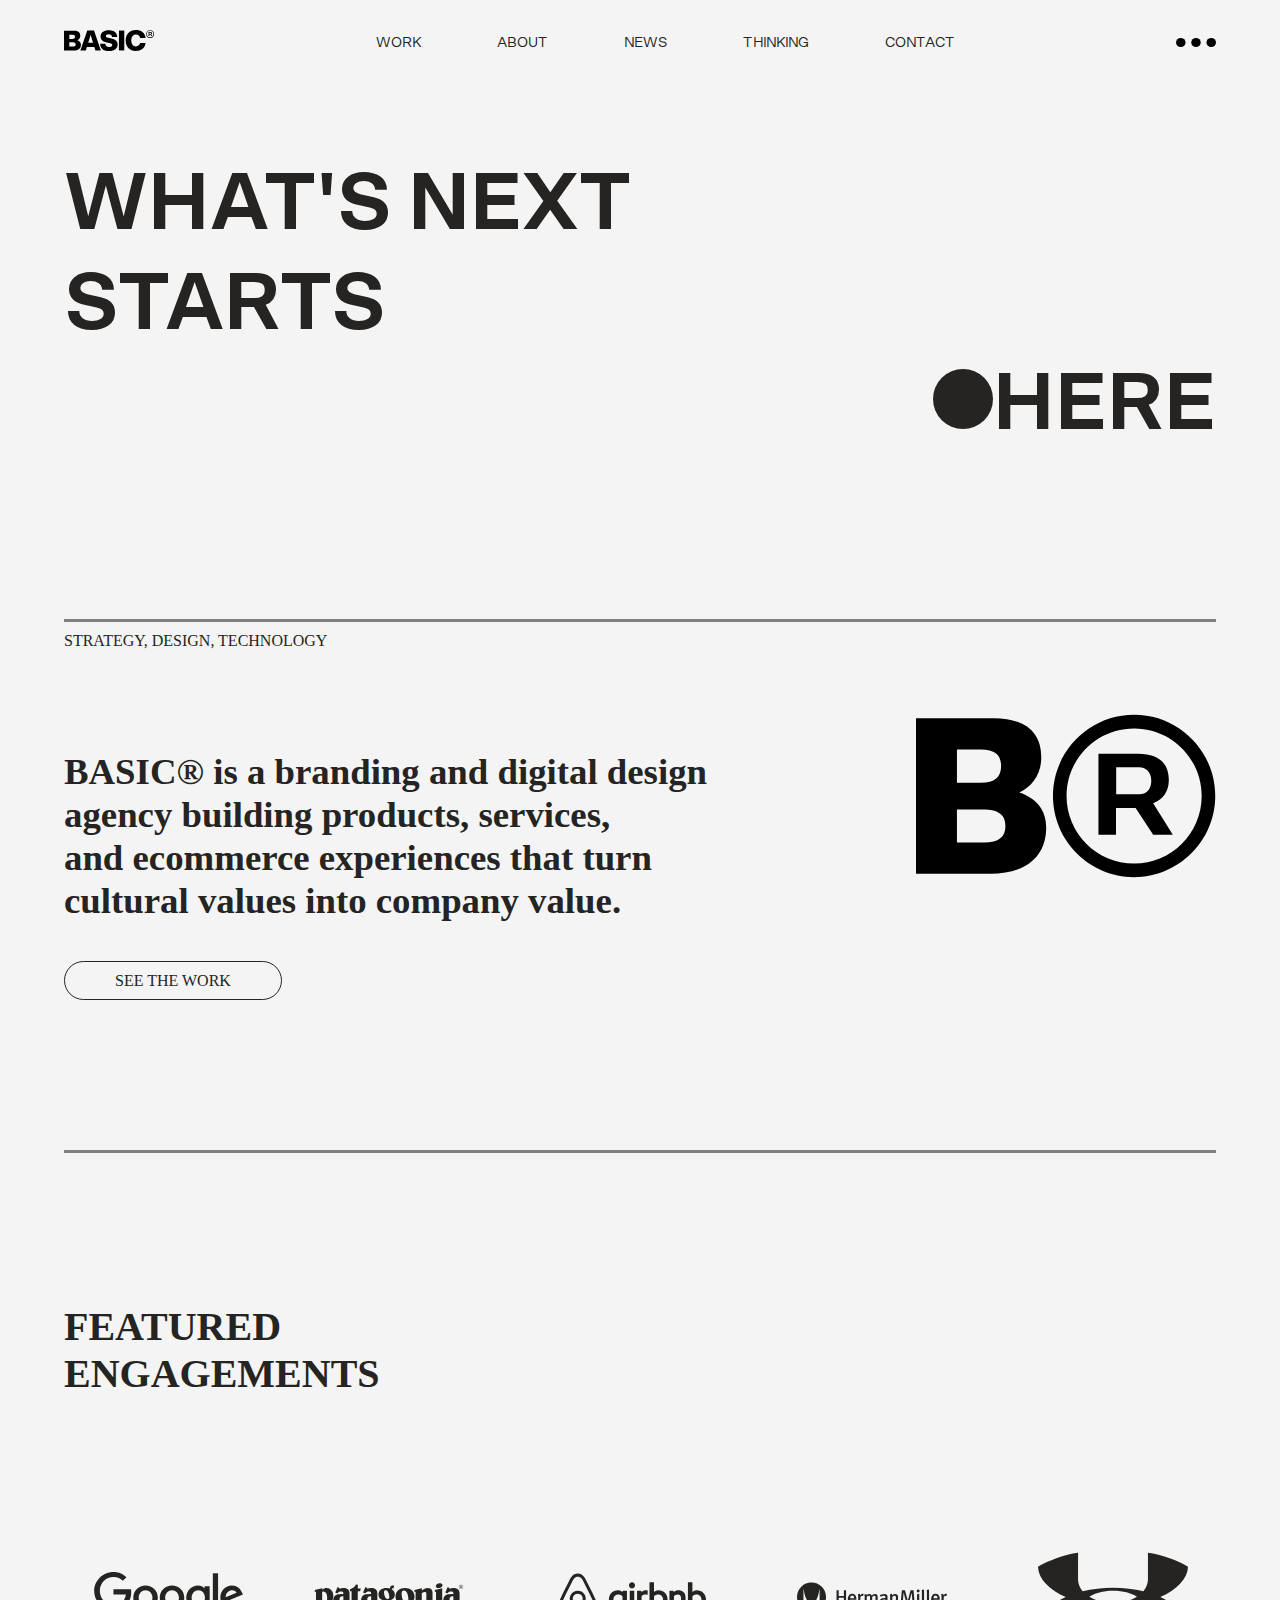
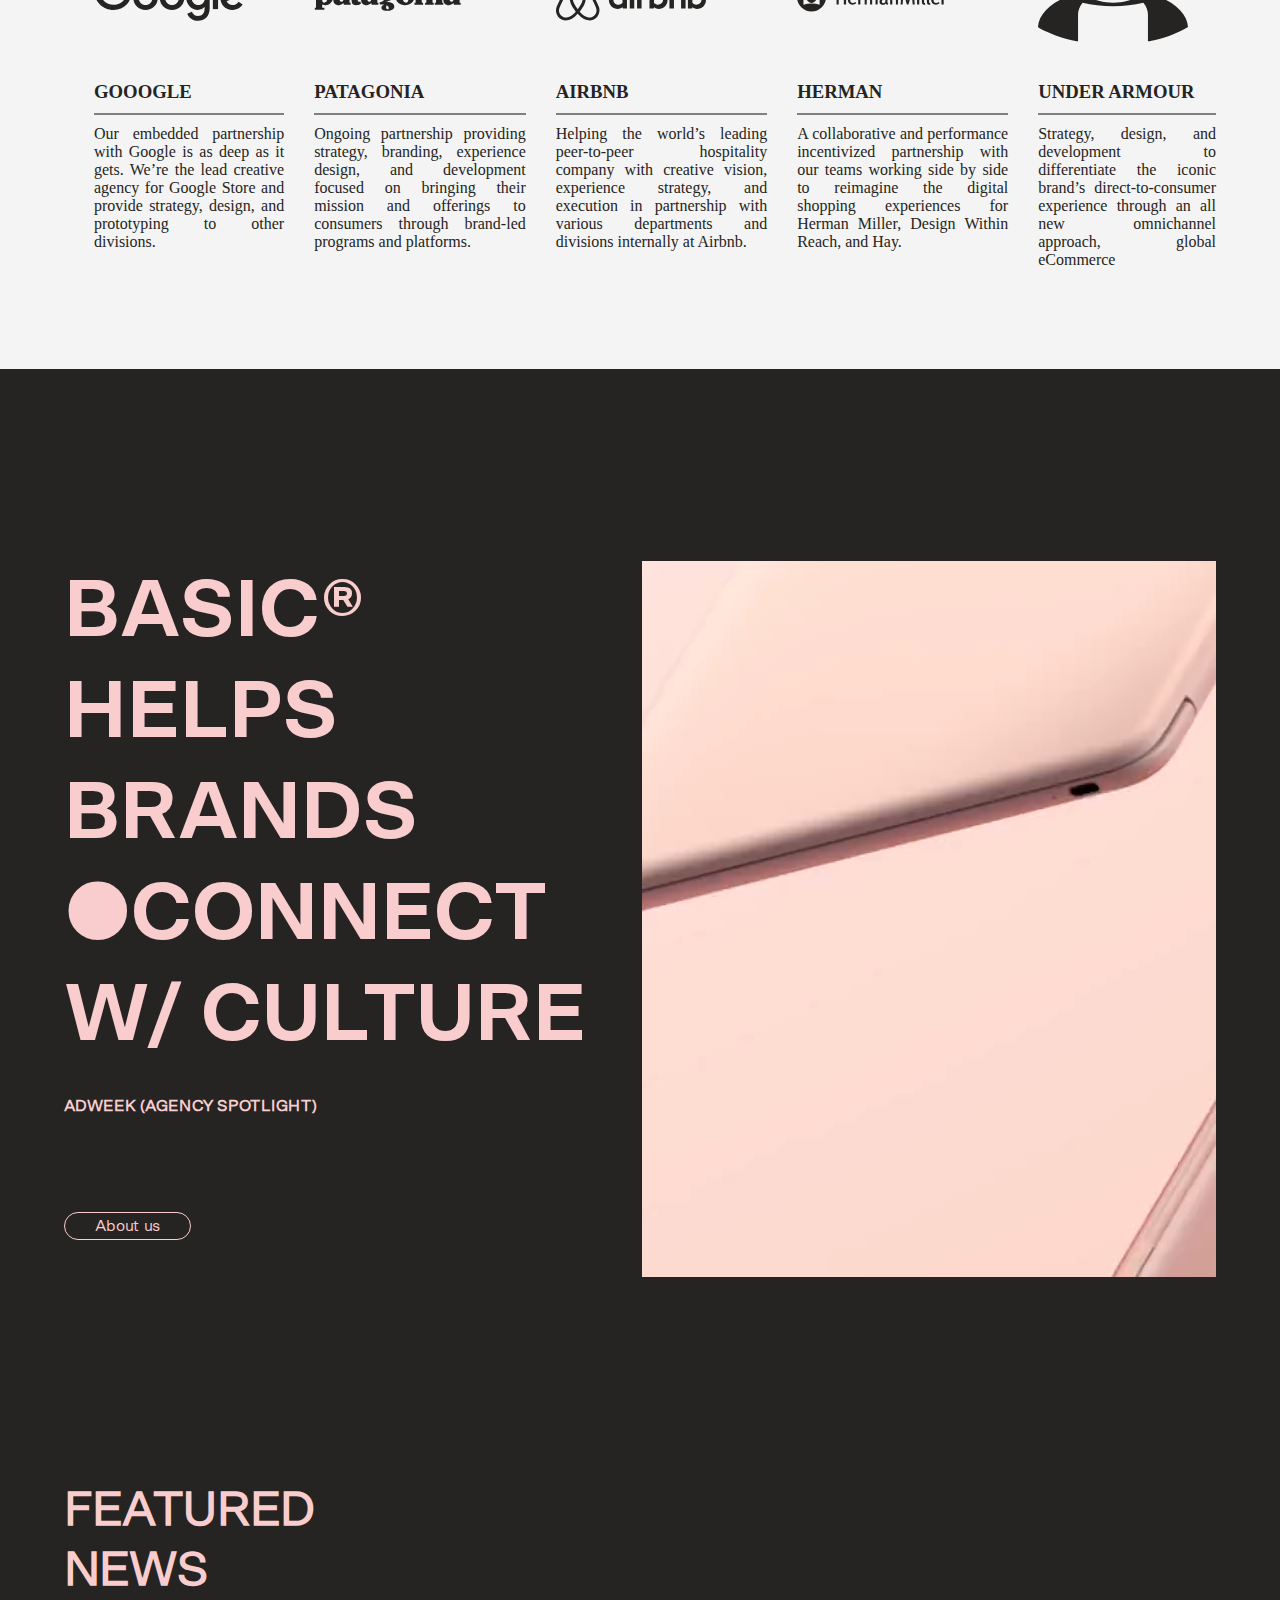
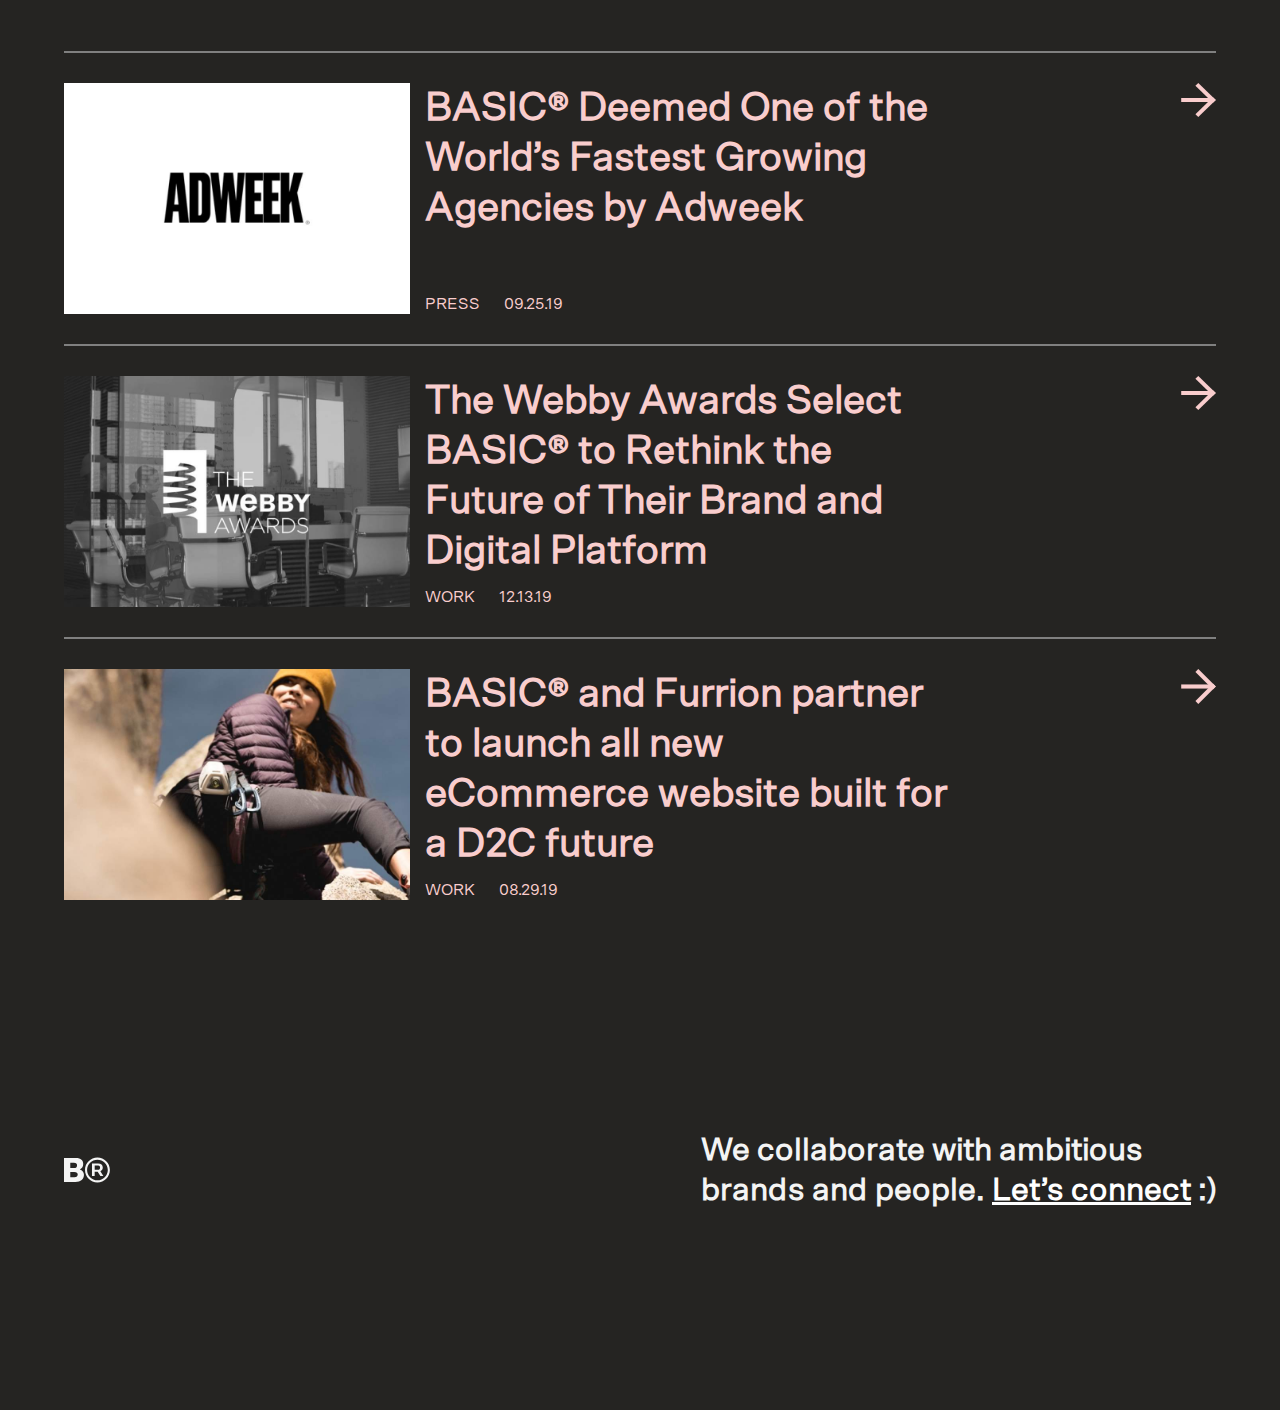
==== index.html @ 521edc27 "Basic-Agency" ====
<!DOCTYPE html>
<html lang="en">

<head>
    <meta charset="UTF-8">
    <meta name="viewport" content="width=device-width, initial-scale=1.0">
    <title>Document</title>
    <link rel="stylesheet" href="assets/css/style.css">
</head>

<body>
    <main>
        <!-- Header -->
        <header>
            <nav>
                <a href=""><img src="assets/img/logo.svg" alt=""></a>
                <ul>
                    <li><a class="nav-item" href="assets/html/work.html">WORK</a></li>
                    <li><a class="nav-item" href="assets/html/about.html">ABOUT</a></li>
                    <li><a class="nav-item" href="assets/html/news.html">NEWS</a></li>
                    <li><a class="nav-item" href="assets/html/thinking.html">THINKING</a></li>
                    <li><a class="nav-item" href="assets/html/contact.html">CONTACT</a></li>
                </ul>
                <img src="assets/img/menu.svg" alt="">
            </nav>
        </header>
        <!-- section 1 / Hero -->
        <section id="Hero">
            <article class="article1">
                <h1>what's next <br> starts</h1>
                <div id="here1">
                    <div id="circle"></div>
                    <h2>here</h2>
                </div>
                <div id="video1">
                    <video width="100%" autoplay>
                        <source src="assets/img/Hero.mp4" type="video/mp4">
                    </video>
                </div>
                <p>STRATEGY, DESIGN, TECHNOLOGY</p>
            </article>
            <!-- article 1 -->
            <article class="article2">
                <div class="basic1">
                    <h2>
                        BASIC® is a branding and digital design <br> agency building products, services, <br> and
                        ecommerce
                        experiences that turn <br> cultural values into company value.
                    </h2>
                    <img src="assets/img/branding-img.svg" alt="">
                </div>
                <a href="">SEE THE WORK</a>
            </article>
            <!-- article 3 -->
            <article class="article3">

                <h2>FEATURED <br> ENGAGEMENTS</h2>

            </article>
            <!-- article 4 -->
            <article class="article4">
                <div>
                    <img src="assets/icon/google-dark.svg" alt="">
                    <span></span>
                    <h3>GOOOGLE</h3>
                    <p>Our embedded partnership with Google is as deep as it gets. We’re the lead creative agency for
                        Google Store and provide strategy, design, and prototyping to other divisions.
                    </p>
                </div>
                <div>
                    <img src="assets/icon/patagonia-dark.svg" alt="">
                    <span></span>
                    <h3>PATAGONIA</h3>
                    <p>Ongoing partnership providing strategy, branding, experience design, and development focused on
                        bringing their mission and offerings to consumers through brand-led programs and platforms.
                    </p>
                </div>
                <div>
                    <img src="assets/icon/airbnb-dark.svg" alt="">
                    <span></span>
                    <h3>AIRBNB</h3>
                    <p>Helping the world’s leading peer-to-peer hospitality company with creative vision, experience
                        strategy, and execution in partnership with various departments and divisions internally at
                        Airbnb.
                    </p>
                </div>
                <div>
                    <img src="assets/icon/herman-miller-resized.svg" alt="">
                    <span></span>
                    <h3>HERMAN</h3>
                    <p>A collaborative and performance incentivized partnership with our teams working side by side to
                        reimagine the digital shopping experiences for Herman Miller, Design Within Reach, and Hay.</p>
                </div>
                <div>
                    <img src="assets/icon/under-armour-dark.svg" alt="">
                    <span></span>
                    <h3>UNDER ARMOUR</h3>
                    <p>Strategy, design, and development to differentiate the iconic brand’s direct-to-consumer
                        experience through an all new omnichannel approach, global eCommerce
                    </p>
                </div>
            </article>
        </section>
        <!-- section 2  -->
        <section class="section2">
            <!-- article 1 -->
            <article class="art1">
                <div class="left">
                    <h1>BASIC® HELPS <br> BRANDS <br> ●CONNECT <br> W/ CULTURE</h1>
                    <h4>ADWEEK (AGENCY SPOTLIGHT)</h4>
                    <a href="">About us</a>
                </div>
                <div class="right">
                    <video src="assets/img/Google-Store.mp4" autoplay></video>
                </div>
            </article>
            <!-- article 2 -->
            <article class="art2">
                <h3>FEATURED <br> NEWS</h3>
                <div class="arrow">
                    <img src="assets/img/Adweek.jpg" alt="">
                    <div class="first">
                        <h3>BASIC® Deemed One of the World’s Fastest Growing Agencies by Adweek</h3>
                        <p>PRESS 09.25.19</p>
                    </div>
                    <img src="assets/img/arrow.svg" alt="">
                </div>

                <div class="arrow">
                    <img src="assets/img/brand.jpg" alt="">
                    <div class="first">
                        <h3>The Webby Awards Select BASIC® to Rethink the Future of Their Brand and Digital Platform
                        </h3>
                        <p>WORK 12.13.19</p>
                    </div>
                    <img src="assets/img/arrow.svg" alt="">
                </div>

                <div class="arrow">
                    <img src="assets/img/Furrion-Partnership.jpg" alt="">
                    <div class="first">
                        <h3>BASIC® and Furrion partner to launch all new eCommerce website built for a D2C future</h3>
                        <p>WORK 08.29.19</p>
                    </div>
                    <img src="assets/img/arrow.svg" alt="">
                </div>
            </article>
            <!-- article 3 -->
            <article class="art3">
                <div class="arrow1">
                    <img src="assets/img/footer-logo.svg" alt="">
                    <h3>We collaborate with ambitious <br> brands and people. <span class="LetsConnect">Let’s
                            connect</span> :)</h3>
                </div>
                <div>
                    <!-- <h4>●Social</h4>
                    <div>

                    </div> -->
                </div>
            </article>
        </section>


    </main>
    <script src="main.js"></script>
</body>

</html>
---- assets/css/style.css ----
@font-face {
    font-family: Bold;
    src: url(../fonts/SctoGroteskA-Bold.woff2);
}
@font-face {
    font-family: Medium;
    src : url(../fonts/SctoGroteskA-Medium.woff2);
}
@font-face {
    font-family: regular;
    src: url(../fonts/SctoGroteskA-Regular.woff2);
}

*{
    margin: 0;
    padding: 0;
    /* position: relative; */
}

/* __________Navbar____________ */
/* __________Navbar____________ */
body{
    /* margin: 0px 5%; */
    background-color: #f4f4f4;
    color: #252422;
}
header {
    /* background-color: grey; */  
    padding: 30px 5% 0 5%;
}
header nav a {
    width: 90px;
}
nav{
    display: flex;
    justify-content: space-between;
    align-items: center;
}
nav ul {
    list-style: none;
    display: flex;
    justify-content: center;
}
nav ul li {
    padding:0 38px;
}
nav ul li a{
    text-decoration: none;
    color: #252422;
    font-family: Regular;
    font-size: .9em;
}
.nav-item{
    padding-bottom: 5px;
    transition: 0.3s;
    z-index: 1;
    position: relative;
    
}
.nav-item::before{
    content: "";
    position: absolute;
    bottom: 5px;
    left: 0;
    width: 100%;
    height: 1px;
    background-color: #252422;
    opacity: 0;
    transition: 0.3s;
}
.nav-item-pink::before{
    background-color: #f9cdcd;
}
.nav-item:not(.is-active):hover::before{
    opacity: 1;
    bottom: -2px;
}
.nav-item:not(.is-active):hover{
   
}

/* nav ul li a:hover {
    text-decoration: underline;
    
}
nav ul li a:active{
    text-decoration: underline;
    text-decoration-color: #f9cd;
    color: #f9cdcd;
} */
header nav>img {
    width: 40px;
}
/* section 1 /  */
.article1>h1{
    font-size: 5em;
    text-transform: uppercase;
    font-family: Bold;
    font-weight: bolder;
}
#circle{
    width: 60px;
    height: 60px;
    border-radius: 50%;
    background-color: #252422;
}
#Hero{
    margin: 0px 5%;
}
#here1{
    display: flex;
    align-items: baseline;
    justify-content: baseline;
    position: absolute;
    right: 5%;
    font-family: bold;
    
    /* background-color: red; */
}
#here1>h2 {
    text-transform: uppercase;
    font-size: 5em;
}
.article1>h1 {
    margin-top: 100px;
    /* background-color: blue; */
}
#video1{
    display: block;
    margin-top: 90px;
    border-bottom: 3px solid gray;
    padding-bottom: 20px;
}
#Hero p {
    padding-top: 10px;
}

/* article 1 */
.article2{
    /* background-color: blue; */
    position: relative;
    height: 400px;
    border-bottom: 3px solid gray;
}
.basic1{
    display: flex;
    justify-content: space-between;
    /* background-color: red; */
    margin-top: 100px;
}
.article2 h2 {
    font-size: 2.3em;
}
.article2 img{
    position: relative;
    width: 300px;
    top: -40px;
    
}
.article2>a{
    text-decoration: none;
    padding: 10px 50px;
    color: #252422;
    border: 1px solid #252422;
    border-radius: 20px;
    position: relative;
    top: 50px;
}
.article2>a:hover{
    color: #f4f4f4;
    background-color: #252422;
}

/* article 3 */

.article3{
    /* background-color: burlywood; */
    margin: 150px auto;
    
}
.article3 h2{
    font-size: 2.5em;
    
}

/* article 4 */
.article4{
    display: flex;
    justify-content: center;
    align-items: baseline;
    /* background-color: red; */
    position: relative;
}
.article4 div {
    padding-left: 30px;
}

.article4 img {
    width: 150px;
    height: 100px;
    padding-bottom: 30px; 
}
/* .article4>img:nth-of-type(5){
    width: 50px;
} */

.article4 h3{
    display: flex;
    align-items: baseline;
    padding-bottom: 10px;
    border-bottom: 2px solid gray;    
}
.article4 p {
    align-items: baseline;
    /* background-color: blue; */
    text-align: justify;
    padding-bottom: 100px;
}


/* section 2 __________________________________________*/
.section2{
    background-color: #252422;
    /* height: 300vh; */
    /* padding: 15% 0 0 5%; */
    color: #f9cdcd;
}

/* article 1__________ */
.art1{
    display: flex;
    justify-content: space-between;
    padding: 15% 5% 0 5%;
}

.section2 .art1 h1{
    font-size: 5.1em;
    font-family: Bold;
    
}

.section2 .art1 h4 {
    padding-top: 30px;
    padding-bottom: 100px;
    font-family: regular;
}
.section2 .art1 a{
    padding: 5px 30px;
    border: 1px solid #f9cdcd;
    border-radius: 20px;
    margin-top: 40px;
    color: #f9cdcd;
    text-decoration: none;
    font-family: regular;
}
.section2 .art1 a:hover{
    color: #252422;
    background-color: #f9cdcd;
    
}

.section2 .art2 video:nth-of-type(1) {
   /* padding-top: 150px; */
   width: 100%;
   height: auto;
   
}

/* article 2 ______*/

.art2{
    padding: 0 5% 0 5%;
    font-family: regular;
}
.art2>h3{
    font-size: 3em;
    padding: 200px 0 50px 0;
    
}
.arrow{
    display: flex;
    border-top: 2px solid gray;
    padding: 30px 0;
}
.arrow .first{
    display: flex;
    flex-direction: column;
    justify-content: space-between;
    padding-left: 15px;
    max-width: 525px;
}
.arrow .first p{
    position: relative;
    bottom: 0;
    word-spacing: 20px;
}

.arrow .first>h3 {
    font-size: 2.5em;
    
}
.arrow img:nth-of-type(1){
    width: 30%;
}
.arrow img:nth-of-type(2){
    width: 3%;
    /* justify-content: space-evenly; */
    align-self: flex-start; 
    margin-left: auto;
}

/* article 3 _______________________________________*/

.art3{
    color: #f4f4f4;
    padding: 200px 5%;
    font-family: regular;
}
.arrow1{
    display: flex;
    justify-content: space-between;
}

.art3 .arrow1>img{
    width: 4%;
    
}
.art3 .arrow1>h3{
    font-size: 2em;
    
}
.LetsConnect{
    text-decoration: underline;
    color: white;
}

/* work seite / section work : article 1____________________ */
/* work seite / section work : article 1____________________ */
/* work seite / section work : article 1____________________ */

.work{
    color: #252422;
    font-family: Bold;
    padding: 100px 5% 0 5%;
}
.WorkArticle1{
    display: flex;
    justify-content: space-between;
    /* align-items: center; */
}
.WorkArticle1>h2{
    font-size: 5em;
}
.WorkArticle1>p{
    padding-top: 480px;
    padding-bottom: 100px;
    font-size: 1.2em;
    font-family: regular;
}

/*  section 2 work1 : article 2 ____________________ */
/*  section 2 work1 : article 2 ____________________ */
/*  section 2 work1 : article 2 ____________________ */

.work1{
    display: grid;
    grid-template-columns: repeat(3,1fr);
    gap: 20px;
    padding: 20px 0;
    border-top: 2px solid #252422;
    /* border-bottom:  2px solid #252422; */
    margin: 0 5%;
}

.left1 {
    display: flex;
    /* flex-direction: column; */
    justify-content: flex-start;
    align-content: flex-start;
    /* align-items: center; */
    
    border-right:  2px solid gray;
  
}
.work1 .left1>p{
    font-family: medium;
    color: #252422;
    position: relative;
    top: 0;
    left: 0;
    
}
.branded{
    display: flex; 
    flex-direction: column; 
    justify-content: center;
    position: relative;
    left: -45px;
     
} 
.work1 .branded h3{
   padding-bottom:  25px;     
   font-family: Bold;                                                      
   font-size: 2em;
}
.middle1{
    font-family: Bold;
}
.middle1>h2{
    padding: 20px 0;
}
.middle1>p{
    max-width: 230px; 
     
}
.right1{
    font-family: bold;
}
.right1>h2{
    padding: 20px 0;
}
.right1>p{
    max-width: 250px;
}

.work1 .left1 a{
    border-radius: 15px;
    padding: 5px 20px;
    border: 1px solid #252422;
    text-decoration: none;
    color: #252422;
    align-self: start;
    margin-top: 50px;
}
.work1 .left1 a:hover{
    color: #f4f4f4;
    background-color: #252422;
    transition: .5s;
}
.work1 .middle1>video{
    width: 100%;
}

.work1 .right1>img{
    width: 100%;
}

.work1 .middle1>img {
    width: 100%;
}
/* <!-- section 3 (work2) / article * 3 (left1+ middle1 + right1) --> */
/* <!-- section 3 (work2) / article * 3 (left1+ middle1 + right1) --> */
/* <!-- section 3 (work2) / article * 3 (left1+ middle1 + right1) --> */





/* News > section > article (art2) + (div > (class=first news1,2,3,4,5)) */
/* News > section > article (art2) + (div > (class=first news1,2,3,4,5)) */
/* News > section > article (art2) + (div > (class=first news1,2,3,4,5)) */
.NewsWord>h1{   
    display: flex;
    justify-content: space-between;
    align-items: center;
    font-size: 5.5em;
    padding: 150px 5%;
    font-family: Bold;
    /* background-color: red; */
    
}
.NewsWord #NewsCircle{
    background-color: #252422;
    padding: 30px;
    border-radius: 50%;
    /* background-color: blue; */
    
}
/* 
.arrow .news1>h3 {
    max-width: 500px;
    font-size: 1em;
    background-color: red;
} */



/* <!-- seite Thinking ===>>> (sectionThinking 1) after Header --> */
/* <!-- seite Thinking ===>>> (sectionThinking 1) after Header --> */
/* <!-- seite Thinking ===>>> (sectionThinking 1) after Header --> */

.HeroThinking{
    background-color: #252422;
    color: #f9cdcd;
    /* font-family: Bold; */
}
.HeroThinking ul li>a{
    color: #f9cdcd;
    
}

.ThinkingWord>h1{
    display: flex;
    justify-content: space-between;
    align-items: center;
    font-size: 5.5em;
    padding: 150px 5% 110px 5%;
    color: #f9cdcd;
    font-family: Bold;
}
.ThinkingWord #ThinkingCircle{
    padding: 30px;
    background-color: #f9cdcd;
    border-radius: 50%;
}

/* <!-- seite thinking / sectionThinking2  --> */
/* <!-- seite thinking / sectionThinking2  --> */

.sectionThinking2{
    display: grid;
    grid-template-columns: repeat(3,1fr);
    padding: 0px 5% 100px 5% ;
    gap: 50px;
}
.sectionThinking2 {
    color: #f9cdcd;   
}
.brandbeats>h2{
    padding-bottom: 25px;
    font-size: 1.5em;
}
.brandbeats>p{
    line-height: 1.8em;
    font-size: 1em;
    font-family: medium;
}
.applied>h2{
    padding-bottom: 25px;
    font-size: 1.5em;
}
.applied>p{
    line-height: 1.8em;
    font-size: 1em;
    font-family: medium;
}



/* <!-- seite About ===>>> (sectionAbout 1) after Header --> */
/* <!-- seite About ===>>> (sectionAbout 1) after Header --> */
/* <!-- seite About ===>>> (sectionAbout 1) after Header --> */

.HeroAbout{
    background-color: #252422;
    color: #f9cdcd;
    /* font-family: Bold; */
    overflow: hidden;
}
.HeroAbout ul li>a{
    color: #f9cdcd;
    
}

/* (sectionAbout 2) after sectionAbout1 --> */ 
/* (sectionAbout 2) after sectionAbout1 --> */ 
.sectionAbout2{
    display: grid;
    grid-template-columns: repeat(2,1fr) ;
    margin: 100px 5% 0 5%;
    font-family: Bold;
    /* background-color: #fff; */
    overflow: hidden;
    border-bottom: 1px solid #f9cdcd;
}
.into{
    grid-row: 2 / 3 ;
    grid-column-start: 2;
    position: relative;
    top: -100px;
    
}
.weTurn>h1{
    font-size: 5em;
}
.into>h1{
    font-size: 5em;  
    padding-bottom: 50px; 
}
.into>p{
    font-size: 2em;
    font-family: Regular;
}
/* (sectionAbout 3) after sectionAbout2 --> */ 
/* (sectionAbout 3) after sectionAbout2 --> */ 

.sectionAbout3{
    height:200vh;
    position: relative;
    padding: auto 5%;
    /* background-color: blue; */
    overflow: hidden;
    
}
.sectionAbout3>h5{
    position: relative;
    top: 90vh;
    /* background-color: red; */
    max-width: 200px;
    font-family: medium;
    padding-left: 5%;
}
.sectionAbout3 img {
    width: 500px;
}
.AboutImg1{
    position: absolute;
    left: 28%;
    top: 150px;
    z-index: 1;
}
.AboutImg2{
    position: absolute;
    left: 36%;
    top: 400px;
    z-index: 2;
}
.AboutImg3{
    display: flex;
    position: absolute;
    left: 43%;
    top: 250px;
    z-index: 1;
}
.AboutImg3>p{
    padding: 10px 0 0 5px;
}
.AboutImg4{
    position: absolute;
    top: 560px;
    left: 58%;
    z-index: 0;
}

.AboutImg1:hover{
    z-index: 99;
    
}
.AboutImg3:hover{
    z-index: 99;
}
.AboutImg4:hover{
    z-index: 99;
}

/* (sectionAbout 4) after sectionAbout3 --> */ 
/* (sectionAbout 4) after sectionAbout3 --> */ 
.sectionAbout4{
    padding: 20px 0;
    margin: auto 5%;
    border-top: 2px solid #f9cdcd;
    border-bottom: 2px solid #f9cdcd;
}
.sectionAbout4>img{
    width: 50%;
}

/* (sectionAbout 5) after sectionAbout4 --> */ 
/* (sectionAbout 5) after sectionAbout4 --> */ 

.sectionAbout5{
    display: grid;
    grid-template-columns: repeat(3,1fr);
    padding-top:  20px ;
    border-bottom: 2px solid #f9cdcd;
    margin: 0 5%;
}
.sectionAbout5 .snapshot>p{
    padding-bottom: 100px;
    font-family: regular;
}
.sectionAbout5 .snapshot>h3{
    font-size: 2.7em;
    font-family: Bold;
}

/* class people */
.people{
    font-family: regular;
    padding-bottom: 100px;
}


.people h3,h1{
    font-family: Bold;
    
}
.people>p{
    padding-bottom: 100px;
}
.people>h3{
    font-size: 1.7em;
}
.people>h1{
    font-size: 4.5em;
    /* padding: 15px 0; */
}
.people>h4{
    max-width: 280px;
    
}
/* class offices */
/* class offices */
.offices{
    font-family: regular;
    padding-bottom: 100px;
}

.offices h3,h1{
    font-family: Bold;
}
.offices>p{
    padding-bottom:  100px;
    display: flex;
    justify-content: flex-end;
}
.offices>h3{
    font-size: 1.7em;
}
.offices>h1{
    font-size: 4.5em;
    
}
.offices>h4{
    max-width: 275px;
}

/* (sectionAbout 6) after sectionAbout5 --> */ 
/* (sectionAbout 6) after sectionAbout5 --> */ 
.sectionAbout6 .Liste ul li {
    list-style: none;    
    padding: 10px 0 ;
}
/* (sectionAbout 7) after sectionAbout6 --> */ 
/* (sectionAbout 7) after sectionAbout6 --> */ 

.sectionAbout7{
    display: grid;
    grid-template-columns: repeat(3,1fr);
    padding-top:  20px ;
    padding-bottom: 50px;
    border-bottom: 2px solid #f9cdcd;
    margin: 0 5%;
}
.awards>p{
    padding-bottom: 100px;
}
.awards>h3{
    font-size: 1.8em;
}
.while>p{
    padding-bottom: 100px;
}
.while>h2{
    font-size: 2em;
    /* background-color: red; */
    /* max-width: auto; */
    padding-bottom: 50px;
}
.while>a{
    color: #f9cdcd;
    padding: 5px 30px;
    border: 1px solid #f4f4f4;
    border-radius: 20px;
    text-decoration: none;
}
.while>a:hover{
    color: #252422;
    background-color: #f9cdcd;
}
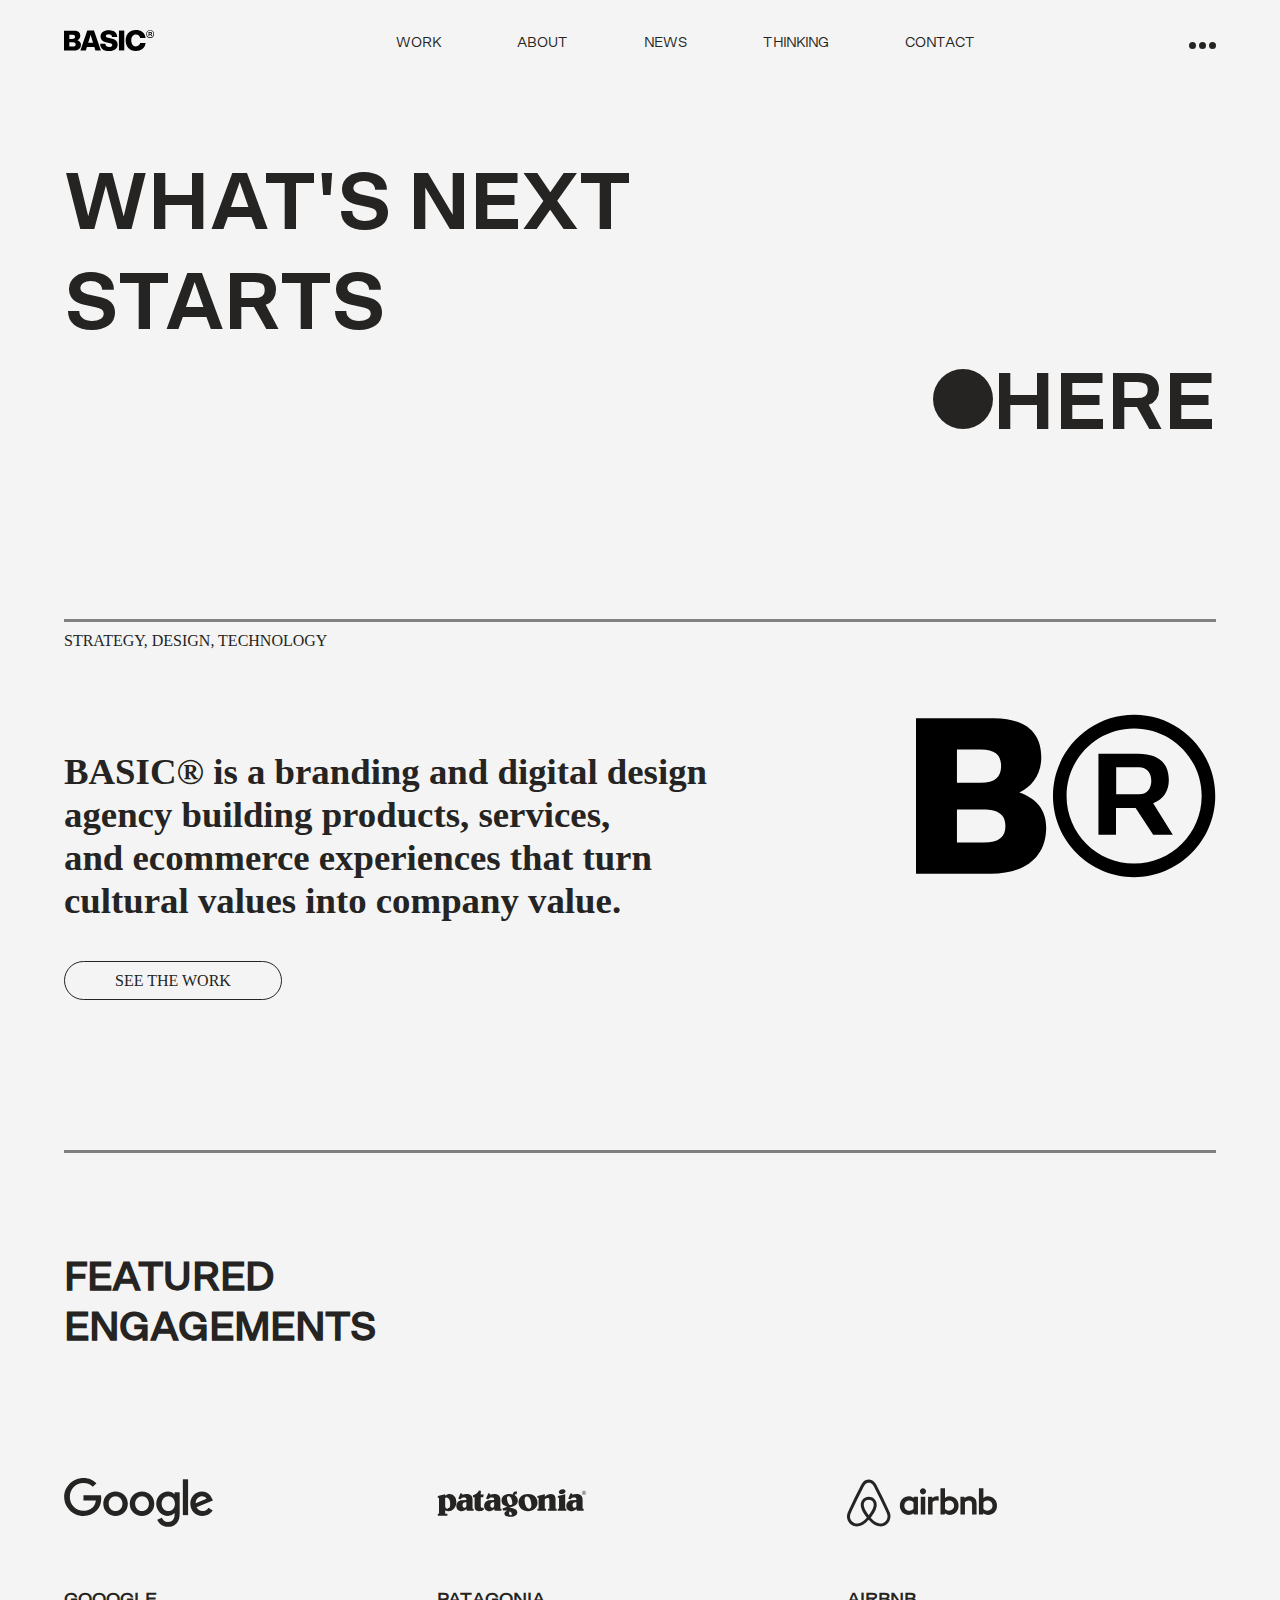
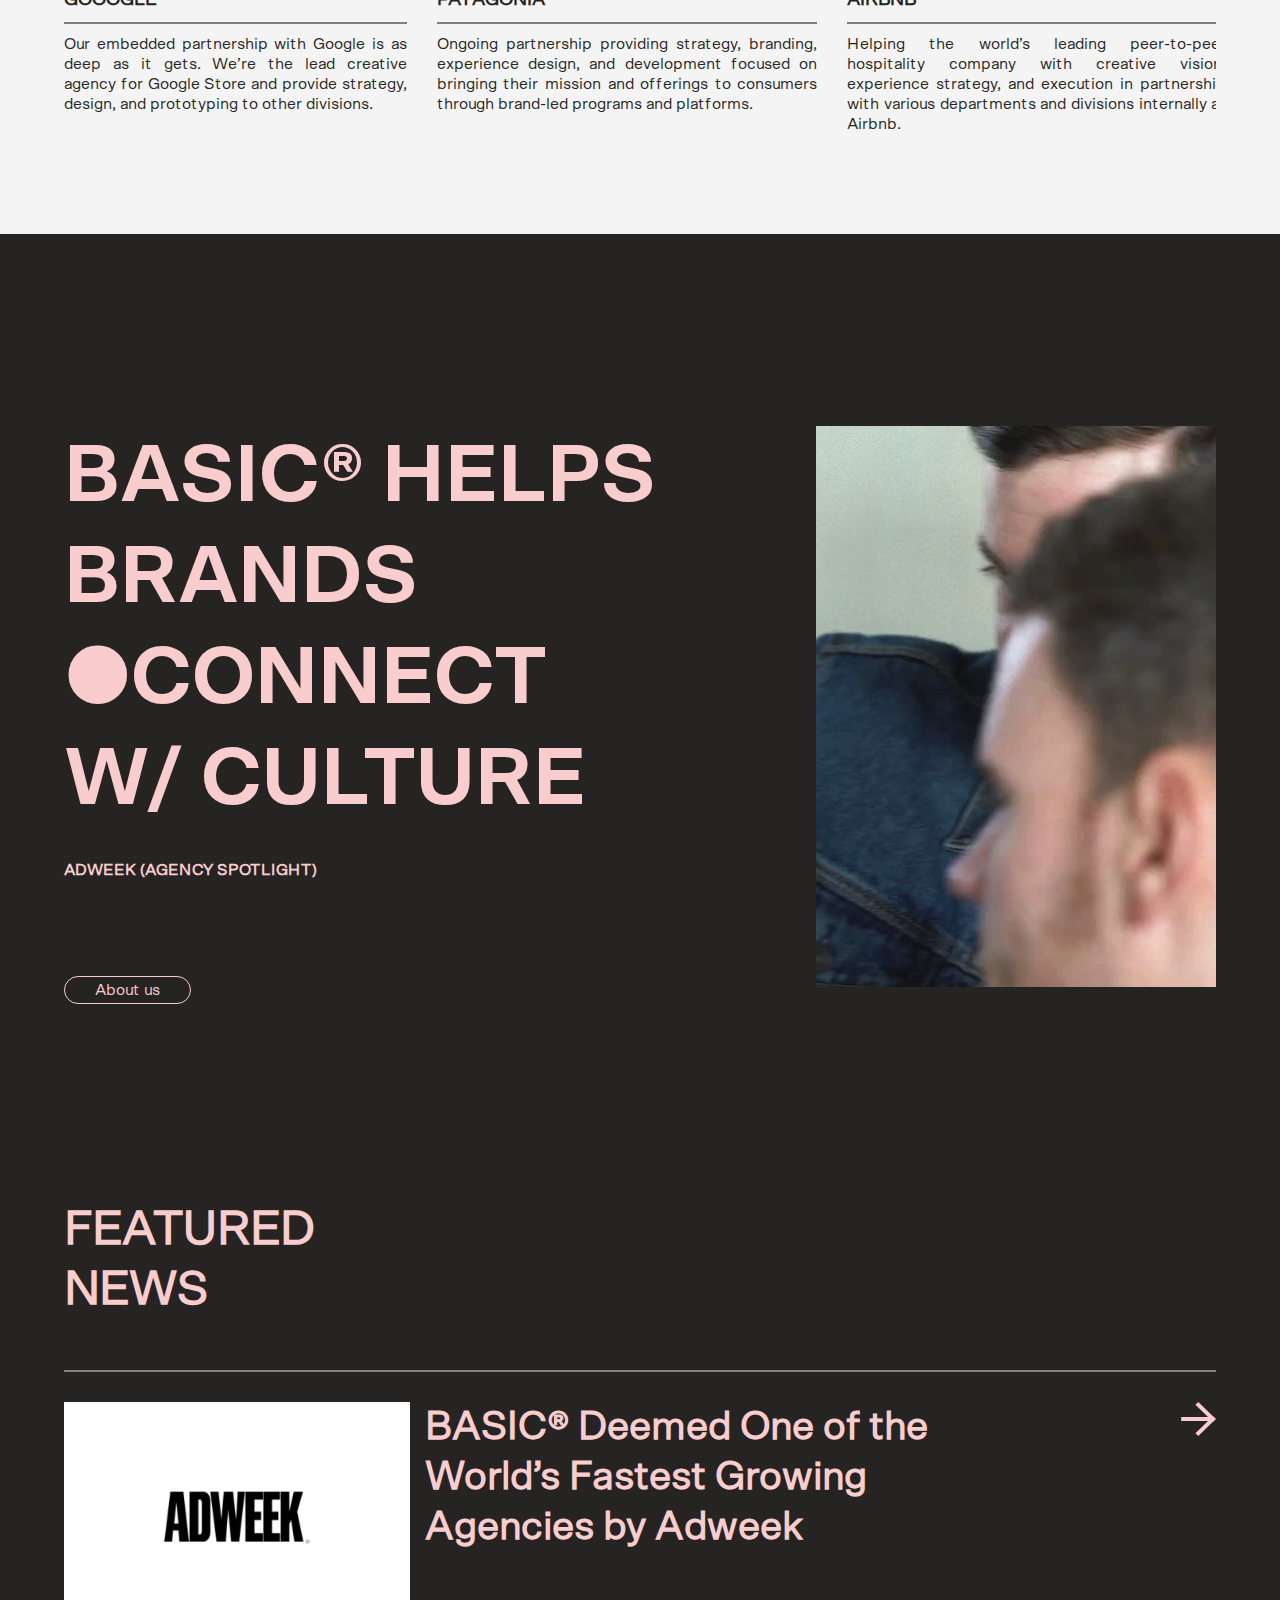
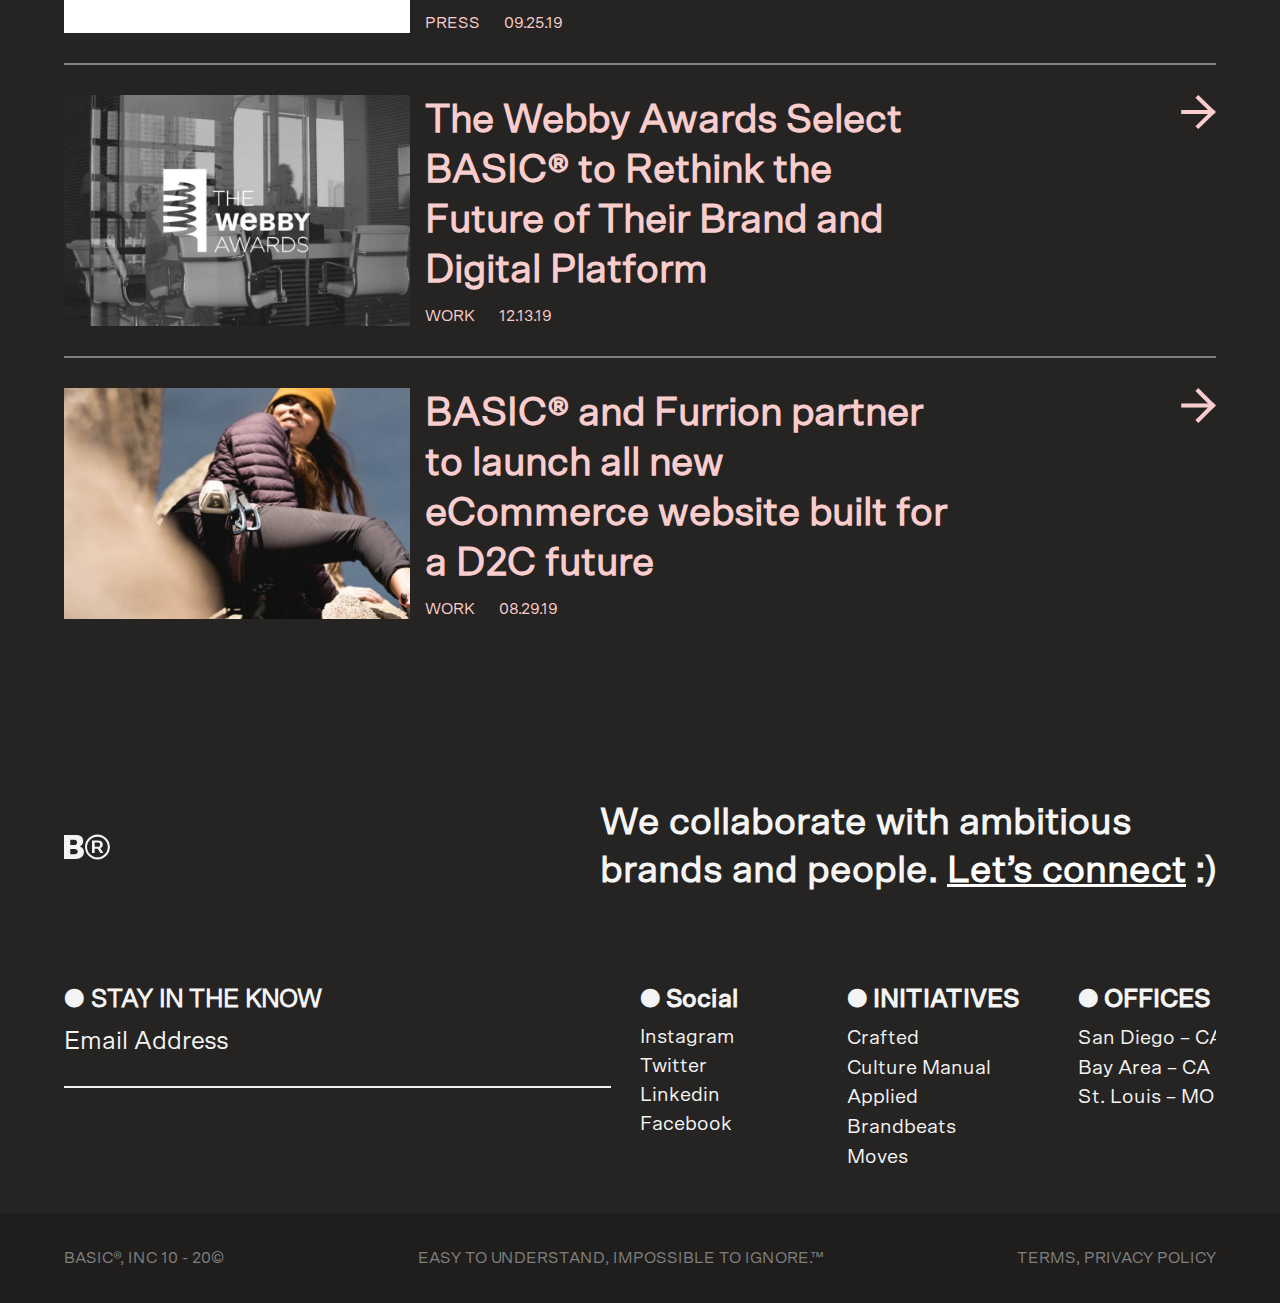
==== commit 3700d5bf: "Änderung" ====
--- a/index.html
+++ b/index.html
@@ -4,7 +4,7 @@
 <head>
     <meta charset="UTF-8">
     <meta name="viewport" content="width=device-width, initial-scale=1.0">
-    <title>Document</title>
+    <title>Basic-Agency-Project</title>
     <link rel="stylesheet" href="assets/css/style.css">
 </head>
 
@@ -21,8 +21,64 @@
                     <li><a class="nav-item" href="assets/html/thinking.html">THINKING</a></li>
                     <li><a class="nav-item" href="assets/html/contact.html">CONTACT</a></li>
                 </ul>
-                <img src="assets/img/menu.svg" alt="">
+                 <div id="hamburger">
+                    <div></div>
+                    <div></div>
+                    <div></div>
+                 </div>
             </nav>
+            <aside id="overlay">
+                <p>(6) Internal Works ©2020 c/o BASIC®</p>
+                <p>A collection of internal project and initiatives under the BASIC® brand.</p>
+                <div id="close">
+                    <div></div>
+                    <div></div>
+                </div>
+                <div class="overlay-scroll2">
+                    <div id="overlay-scroll">
+                        <div class="overlay-box">
+                            <div></div>
+                            <h3>Culture Manual® ©2018</h3>
+                            <h4>Agency Culture & Onboarding</h4>
+                            <p>To help strengthen our culture and attract world class talent, we created the Culture Manual – an online guide for new hires that differentiates the employee onboarding process and builds alignment for our collective future.</p>
+                            <a href="#">VISIT THE SITE</a>
+                            <h6>01</h6>
+                        </div>
+                        <div class="overlay-box">
+                            <div></div>
+                            <h3>Moves® ©2019</h3>
+                            <h4>Our New HQ</h4>
+                            <p>When we moved into our new HQ, we put together a site experience providing an in-depth look into the two-year process imagining, designing, and developing our new office we call home.</p>
+                            <a href="#">VISIT THE SITE</a>
+                            <h6>02</h6>
+                        </div>
+                        <div class="overlay-box">
+                            <div></div>
+                            <h3>Culture Manual® ©2018</h3>
+                            <h4>Agency Culture & Onboarding</h4>
+                            <p>To help strengthen our culture and attract world class talent, we created the Culture Manual – an online guide for new hires that differentiates the employee onboarding process and builds alignment for our collective future.</p>
+                            <a href="#">VISIT THE SITE</a>
+                            <h6>03</h6>
+                        </div>
+                        <div class="overlay-box">
+                            <div></div>
+                            <h3>Moves® ©2019</h3>
+                            <h4>Our New HQ</h4>
+                            <p>When we moved into our new HQ, we put together a site experience providing an in-depth look into the two-year process imagining, designing, and developing our new office we call home.</p>
+                            <a href="#">VISIT THE SITE</a>
+                            <h6>04</h6>
+                        </div>
+                        <div class="overlay-box">
+                            <div></div>
+                            <h3>Culture Manual® ©2018</h3>
+                            <h4>Agency Culture & Onboarding</h4>
+                            <p>To help strengthen our culture and attract world class talent, we created the Culture Manual – an online guide for new hires that differentiates the employee onboarding process and builds alignment for our collective future.</p>
+                            <a href="#">VISIT THE SITE</a>
+                            <h6>05</h6>
+                        </div>
+                    </div>
+                </div>
+            </aside>
         </header>
         <!-- section 1 / Hero -->
         <section id="Hero">
@@ -33,7 +89,7 @@
                     <h2>here</h2>
                 </div>
                 <div id="video1">
-                    <video width="100%" autoplay>
+                    <video width="100%" muted autoplay loop>
                         <source src="assets/img/Hero.mp4" type="video/mp4">
                     </video>
                 </div>
@@ -58,7 +114,8 @@
 
             </article>
             <!-- article 4 -->
-            <article class="article4">
+            <article class="article4 ">
+            <div class="Article4">
                 <div>
                     <img src="assets/icon/google-dark.svg" alt="">
                     <span></span>
@@ -99,6 +156,7 @@
                         experience through an all new omnichannel approach, global eCommerce
                     </p>
                 </div>
+            </div>
             </article>
         </section>
         <!-- section 2  -->
@@ -111,7 +169,7 @@
                     <a href="">About us</a>
                 </div>
                 <div class="right">
-                    <video src="assets/img/Google-Store.mp4" autoplay></video>
+                    <video src="assets/img/Culture.mp4" muted autoplay loop></video>
                 </div>
             </article>
             <!-- article 2 -->
@@ -152,18 +210,52 @@
                     <h3>We collaborate with ambitious <br> brands and people. <span class="LetsConnect">Let’s
                             connect</span> :)</h3>
                 </div>
-                <div>
-                    <!-- <h4>●Social</h4>
-                    <div>
-
-                    </div> -->
+            </article>
+            <!-- article 4 -->
+            <article class="art4">
+                <div class="div-input">
+                    <h3>● STAY IN THE KNOW</h3>
+                    <p>Email Address</p>
+                    <input type="email" name="email" id="email">
+                </div>
+                <div>
+                    <h2>● Social</h2>
+                    <ul>
+                        <li><a href="#">Instagram</a></li>
+                        <li><a href="#">Twitter</a></li>
+                        <li><a href="#">Linkedin</a></li>
+                        <li><a href="#">Facebook</a></li>
+                    </ul>
+                </div>
+                <div>
+                    <h2>● INITIATIVES</h2>
+                    <ul>
+                        <li><a href="#">Crafted</a></li>
+                        <li><a href="#">Culture Manual</a></li>
+                        <li><a href="#">Applied</a></li>
+                        <li><a href="#">Brandbeats</a></li>
+                        <li><a href="#">Moves</a></li>
+                    </ul>
+                </div>
+                <div>
+                    <h2>● OFFICES</h2>
+                    <ul>
+                        <li><a href="#">San Diego – CA</a></li>
+                        <li><a href="#">Bay Area – CA</a></li>
+                        <li><a href="#">St. Louis – MO</a></li>
+                    </ul>
                 </div>
             </article>
         </section>
-
+        <!-- footer -->
+        <footer class="foot">
+            <p>BASIC®, INC 10 - 20©</p>
+            <p>EASY TO UNDERSTAND, IMPOSSIBLE TO IGNORE.™</p>
+            <p>TERMS, PRIVACY POLICY</p>
+        </footer>
 
     </main>
-    <script src="main.js"></script>
+    <script src="assets/js/main.js"></script>
 </body>
 
 </html>--- a/assets/css/style.css
+++ b/assets/css/style.css
@@ -1,82 +1,219 @@
 @font-face {
-    font-family: Bold;
-    src: url(../fonts/SctoGroteskA-Bold.woff2);
+  font-family: Bold;
+  src: url(../fonts/SctoGroteskA-Bold.woff2);
 }
 @font-face {
-    font-family: Medium;
-    src : url(../fonts/SctoGroteskA-Medium.woff2);
+  font-family: Medium;
+  src: url(../fonts/SctoGroteskA-Medium.woff2);
 }
 @font-face {
-    font-family: regular;
-    src: url(../fonts/SctoGroteskA-Regular.woff2);
-}
-
-*{
-    margin: 0;
-    padding: 0;
-    /* position: relative; */
+  font-family: regular;
+  src: url(../fonts/SctoGroteskA-Regular.woff2);
+}
+
+* {
+  margin: 0;
+  padding: 0;
+  /* position: relative; */
 }
 
 /* __________Navbar____________ */
 /* __________Navbar____________ */
-body{
-    /* margin: 0px 5%; */
-    background-color: #f4f4f4;
-    color: #252422;
-}
+body {
+  background-color: #f4f4f4;
+  color: #252422;
+  overflow-x: hidden;
+}
+
 header {
-    /* background-color: grey; */  
-    padding: 30px 5% 0 5%;
+  padding: 30px 5% 0 5%;
 }
 header nav a {
-    width: 90px;
-}
-nav{
-    display: flex;
-    justify-content: space-between;
-    align-items: center;
+  width: 90px;
+}
+nav {
+  display: flex;
+  justify-content: space-between;
+  align-items: center;
 }
 nav ul {
-    list-style: none;
-    display: flex;
-    justify-content: center;
+  list-style: none;
+  display: flex;
+  justify-content: center;
 }
 nav ul li {
-    padding:0 38px;
-}
-nav ul li a{
-    text-decoration: none;
-    color: #252422;
-    font-family: Regular;
-    font-size: .9em;
-}
-.nav-item{
-    padding-bottom: 5px;
-    transition: 0.3s;
-    z-index: 1;
-    position: relative;
-    
-}
-.nav-item::before{
-    content: "";
-    position: absolute;
-    bottom: 5px;
-    left: 0;
-    width: 100%;
-    height: 1px;
-    background-color: #252422;
-    opacity: 0;
-    transition: 0.3s;
-}
-.nav-item-pink::before{
-    background-color: #f9cdcd;
-}
-.nav-item:not(.is-active):hover::before{
-    opacity: 1;
-    bottom: -2px;
-}
-.nav-item:not(.is-active):hover{
-   
+  padding: 0 38px;
+}
+nav ul li a {
+  text-decoration: none;
+  color: #252422;
+  font-family: Regular;
+  font-size: 0.9em;
+}
+.nav-item {
+  padding-bottom: 5px;
+  transition: 0.3s;
+  z-index: 1;
+  position: relative;
+}
+.nav-item::before {
+  content: "";
+  position: absolute;
+  bottom: 5px;
+  left: 0;
+  width: 100%;
+  height: 1px;
+  background-color: #252422;
+  opacity: 0;
+  transition: 0.3s;
+}
+.nav-item-pink::before {
+  background-color: #f9cdcd;
+}
+.nav-item:not(.is-active):hover::before {
+  opacity: 1;
+  bottom: -2px;
+}
+
+#hamburger {
+  position: relative;
+  z-index: 5;
+}
+#hamburger div {
+  width: 7px;
+  height: 7px;
+  background: #252422;
+  position: absolute;
+  border-radius: 50%;
+}
+#hamburger div:nth-of-type(1) {
+  right: 5%;
+}
+#hamburger div:nth-of-type(2) {
+  right: calc(5% + 10px);
+}
+#hamburger div:nth-of-type(3) {
+  right: calc(5% + 20px);
+}
+#hamburger .pink {
+  background: #f9cdcd;
+}
+#overlay {
+  position: absolute;
+  height: 91vh;
+  background: #252422;
+  width: 90%;
+  top: 0;
+  right: -100%;
+  color: #f9cdcd;
+  padding: 5% 5% 0 5%;
+  font-family: scto-medium;
+  transition: right 0.5s;
+}
+#overlay > p {
+  display: inline-block;
+  margin-bottom: 4vh;
+}
+#overlay > p:nth-of-type(1) {
+  width: 12%;
+  margin-right: 25%;
+}
+#overlay > p:nth-of-type(2) {
+  width: 31%;
+  margin-right: 25%;
+}
+#close {
+  position: relative;
+  border: 2px solid #f4f4f4;
+  border-radius: 50%;
+  display: inline-block;
+  width: 30px;
+  height: 30px;
+  z-index: 5;
+}
+#close div {
+  background: #f4f4f4;
+  width: 25px;
+  height: 4px;
+  position: absolute;
+}
+#close div:nth-of-type(1) {
+  transform: rotate(45deg) translate(11px, 7px);
+}
+#close div:nth-of-type(2) {
+  transform: rotate(135deg) translate(8px, -11px);
+}
+.overlay-scroll2 {
+  overflow-x: scroll;
+  overscroll-behavior-x: contain;
+  scroll-snap-type: x mandatory;
+  height: 83%;
+}
+#overlay-scroll {
+  display: flex;
+  height: 100%;
+  width: 185%;
+}
+.overlay-box {
+  width: 31%;
+  height: 80%;
+  padding: 0 1%;
+  border-left: 1px solid #f9cdcd;
+  position: relative;
+}
+.overlay-box div {
+  width: 100%;
+  height: 75%;
+  transition: all 0.4s;
+}
+.overlay-box:nth-of-type(1) div {
+  background: url(../img/selected-work1.jpg) center/cover no-repeat;
+}
+.overlay-box:nth-of-type(2) div {
+  background: url(../img/selected-work2.jpg) center/cover no-repeat;
+}
+.overlay-box:nth-of-type(3) div {
+  background: url(../img/selected-work3.jpg) center/cover no-repeat;
+}
+.overlay-box:nth-of-type(4) div {
+  background: url(../img/selected-work4.jpg) center/cover no-repeat;
+}
+.overlay-box:nth-of-type(5) div {
+  background: url(../img/selected-work5.jpg) center/cover no-repeat;
+}
+.overlay-box p {
+  width: 100%;
+  overflow: hidden;
+  transition: all 0.4s;
+  height: 0;
+  font-family: scto-regular;
+}
+.overlay-box a {
+  color: #f9cdcd;
+  text-decoration: none;
+  padding: 5px 0px;
+  border: 1px solid #f9cdcd;
+  border-radius: 30px;
+  font-size: 0.8rem;
+  width: 120px;
+  display: block;
+  margin: auto;
+  text-align: center;
+  transition: background 0.4s, color 0.2s;
+}
+.overlay-box a:hover {
+  background: #f9cdcd;
+  color: #252422;
+}
+.overlay-box:hover > p {
+  height: 80px;
+}
+.overlay-box:hover > div {
+  height: 65%;
+}
+.overlay-box h6 {
+  position: absolute;
+  left: -1px;
 }
 
 /* nav ul li a:hover {
@@ -88,393 +225,443 @@
     text-decoration-color: #f9cd;
     color: #f9cdcd;
 } */
-header nav>img {
-    width: 40px;
+header nav > img {
+  width: 40px;
 }
 /* section 1 /  */
-.article1>h1{
-    font-size: 5em;
-    text-transform: uppercase;
-    font-family: Bold;
-    font-weight: bolder;
-}
-#circle{
-    width: 60px;
-    height: 60px;
-    border-radius: 50%;
-    background-color: #252422;
-}
-#Hero{
-    margin: 0px 5%;
-}
-#here1{
-    display: flex;
-    align-items: baseline;
-    justify-content: baseline;
-    position: absolute;
-    right: 5%;
-    font-family: bold;
-    
-    /* background-color: red; */
-}
-#here1>h2 {
-    text-transform: uppercase;
-    font-size: 5em;
-}
-.article1>h1 {
-    margin-top: 100px;
-    /* background-color: blue; */
-}
-#video1{
-    display: block;
-    margin-top: 90px;
-    border-bottom: 3px solid gray;
-    padding-bottom: 20px;
+.article1 > h1 {
+  font-size: 5em;
+  text-transform: uppercase;
+  font-family: Bold;
+  font-weight: bolder;
+}
+#circle {
+  width: 60px;
+  height: 60px;
+  border-radius: 50%;
+  background-color: #252422;
+}
+#Hero {
+  margin: 0px 5%;
+}
+#here1 {
+  display: flex;
+  align-items: baseline;
+  justify-content: baseline;
+  position: absolute;
+  right: 5%;
+  font-family: bold;
+
+  /* background-color: red; */
+}
+#here1 > h2 {
+  text-transform: uppercase;
+  font-size: 5em;
+}
+.article1 > h1 {
+  margin-top: 100px;
+  /* background-color: blue; */
+}
+#video1 {
+  display: block;
+  margin-top: 90px;
+  border-bottom: 3px solid gray;
+  padding-bottom: 20px;
 }
 #Hero p {
-    padding-top: 10px;
+  padding-top: 10px;
 }
 
 /* article 1 */
-.article2{
-    /* background-color: blue; */
-    position: relative;
-    height: 400px;
-    border-bottom: 3px solid gray;
-}
-.basic1{
-    display: flex;
-    justify-content: space-between;
-    /* background-color: red; */
-    margin-top: 100px;
+.article2 {
+  /* background-color: blue; */
+  position: relative;
+  height: 400px;
+  border-bottom: 3px solid gray;
+}
+.basic1 {
+  display: flex;
+  justify-content: space-between;
+  /* background-color: red; */
+  margin-top: 100px;
 }
 .article2 h2 {
-    font-size: 2.3em;
-}
-.article2 img{
-    position: relative;
-    width: 300px;
-    top: -40px;
-    
-}
-.article2>a{
-    text-decoration: none;
-    padding: 10px 50px;
-    color: #252422;
-    border: 1px solid #252422;
-    border-radius: 20px;
-    position: relative;
-    top: 50px;
-}
-.article2>a:hover{
-    color: #f4f4f4;
-    background-color: #252422;
+  font-size: 2.3em;
+}
+.article2 img {
+  position: relative;
+  width: 300px;
+  top: -40px;
+}
+.article2 > a {
+  text-decoration: none;
+  padding: 10px 50px;
+  color: #252422;
+  border: 1px solid #252422;
+  border-radius: 20px;
+  position: relative;
+  top: 50px;
+}
+.article2 > a:hover {
+  color: #f4f4f4;
+  background-color: #252422;
 }
 
 /* article 3 */
 
-.article3{
-    /* background-color: burlywood; */
-    margin: 150px auto;
-    
-}
-.article3 h2{
-    font-size: 2.5em;
-    
+.article3 {
+  margin: 100px auto;
+}
+.article3 h2 {
+  font-size: 2.5em;
+  font-family: medium;
 }
 
 /* article 4 */
-.article4{
-    display: flex;
-    justify-content: center;
-    align-items: baseline;
-    /* background-color: red; */
-    position: relative;
+.article4 {
+  overflow-x: scroll;
+}
+.Article4 {
+  display: flex;
+  justify-content: center;
+  align-items: baseline;
+  width: 150vw;
+}
+.article4 div:first-child {
+  padding-left: 0;
 }
 .article4 div {
-    padding-left: 30px;
+  padding-left: 30px;
+  font-family: regular;
 }
 
 .article4 img {
-    width: 150px;
-    height: 100px;
-    padding-bottom: 30px; 
+  width: 150px;
+  height: 100px;
+  padding-bottom: 30px;
 }
 /* .article4>img:nth-of-type(5){
     width: 50px;
 } */
 
-.article4 h3{
-    display: flex;
-    align-items: baseline;
-    padding-bottom: 10px;
-    border-bottom: 2px solid gray;    
+.article4 h3 {
+  display: flex;
+  align-items: baseline;
+  padding-bottom: 10px;
+  border-bottom: 2px solid gray;
 }
 .article4 p {
-    align-items: baseline;
-    /* background-color: blue; */
-    text-align: justify;
-    padding-bottom: 100px;
-}
-
+  align-items: baseline;
+  /* background-color: blue; */
+  text-align: justify;
+  padding-bottom: 100px;
+}
 
 /* section 2 __________________________________________*/
-.section2{
-    background-color: #252422;
-    /* height: 300vh; */
-    /* padding: 15% 0 0 5%; */
-    color: #f9cdcd;
+.section2 {
+  background-color: #252422;
+  /* height: 300vh; */
+  /* padding: 15% 0 0 5%; */
+  color: #f9cdcd;
 }
 
 /* article 1__________ */
-.art1{
-    display: flex;
-    justify-content: space-between;
-    padding: 15% 5% 0 5%;
-}
-
-.section2 .art1 h1{
-    font-size: 5.1em;
-    font-family: Bold;
-    
+.art1 {
+  display: flex;
+  justify-content: space-between;
+  padding: 15% 5% 0 5%;
+}
+.art1 .right video {
+  width: 400px;
+}
+.section2 .art1 h1 {
+  font-size: 5.1em;
+  font-family: Bold;
 }
 
 .section2 .art1 h4 {
-    padding-top: 30px;
-    padding-bottom: 100px;
-    font-family: regular;
-}
-.section2 .art1 a{
-    padding: 5px 30px;
-    border: 1px solid #f9cdcd;
-    border-radius: 20px;
-    margin-top: 40px;
-    color: #f9cdcd;
-    text-decoration: none;
-    font-family: regular;
-}
-.section2 .art1 a:hover{
-    color: #252422;
-    background-color: #f9cdcd;
-    
+  padding-top: 30px;
+  padding-bottom: 100px;
+  font-family: regular;
+}
+.section2 .art1 a {
+  padding: 5px 30px;
+  border: 1px solid #f9cdcd;
+  border-radius: 20px;
+  margin-top: 40px;
+  color: #f9cdcd;
+  text-decoration: none;
+  font-family: regular;
+}
+.section2 .art1 a:hover {
+  color: #252422;
+  background-color: #f9cdcd;
 }
 
 .section2 .art2 video:nth-of-type(1) {
-   /* padding-top: 150px; */
-   width: 100%;
-   height: auto;
-   
+  /* padding-top: 150px; */
+  width: 100%;
+  height: auto;
 }
 
 /* article 2 ______*/
 
-.art2{
-    padding: 0 5% 0 5%;
-    font-family: regular;
-}
-.art2>h3{
-    font-size: 3em;
-    padding: 200px 0 50px 0;
-    
-}
-.arrow{
-    display: flex;
-    border-top: 2px solid gray;
-    padding: 30px 0;
-}
-.arrow .first{
-    display: flex;
-    flex-direction: column;
-    justify-content: space-between;
-    padding-left: 15px;
-    max-width: 525px;
-}
-.arrow .first p{
-    position: relative;
-    bottom: 0;
-    word-spacing: 20px;
-}
-
-.arrow .first>h3 {
-    font-size: 2.5em;
-    
-}
-.arrow img:nth-of-type(1){
-    width: 30%;
-}
-.arrow img:nth-of-type(2){
-    width: 3%;
-    /* justify-content: space-evenly; */
-    align-self: flex-start; 
-    margin-left: auto;
+.art2 {
+  padding: 0 5% 0 5%;
+  font-family: regular;
+}
+.art2 > h3 {
+  font-size: 3em;
+  padding: 200px 0 50px 0;
+}
+.arrow {
+  display: flex;
+  border-top: 2px solid gray;
+  padding: 30px 0;
+}
+.arrow .first {
+  display: flex;
+  flex-direction: column;
+  justify-content: space-between;
+  padding-left: 15px;
+  max-width: 525px;
+}
+.arrow .first p {
+  position: relative;
+  bottom: 0;
+  word-spacing: 20px;
+}
+
+.arrow .first > h3 {
+  font-size: 2.5em;
+}
+.arrow img:nth-of-type(1) {
+  width: 30%;
+}
+.arrow img:nth-of-type(2) {
+  width: 3%;
+  /* justify-content: space-evenly; */
+  align-self: flex-start;
+  margin-left: auto;
 }
 
 /* article 3 _______________________________________*/
 
-.art3{
-    color: #f4f4f4;
-    padding: 200px 5%;
-    font-family: regular;
-}
-.arrow1{
-    display: flex;
-    justify-content: space-between;
-}
-
-.art3 .arrow1>img{
-    width: 4%;
-    
-}
-.art3 .arrow1>h3{
-    font-size: 2em;
-    
-}
-.LetsConnect{
-    text-decoration: underline;
-    color: white;
+.art3 {
+  color: #f4f4f4;
+  padding: 150px 5% 50px 5%;
+  font-family: regular;
+}
+.arrow1 {
+  display: flex;
+  justify-content: space-between;
+}
+
+.art3 .arrow1 > img {
+  width: 4%;
+}
+.art3 .arrow1 > h3 {
+  font-size: 2.4em;
+}
+.LetsConnect {
+  text-decoration: underline;
+  color: white;
+}
+
+/* article 4 ______________________________________________ */
+.art4 {
+  display: grid;
+  grid-template-columns: 50% 18% 20% 20%;
+  margin: 0 5%;
+  padding: 3% 0;
+  overflow: hidden;
+}
+.art4 h2 {
+  margin-bottom: 5%;
+  font-family: "medium";
+  font-size: 25px;
+  color: #f4f4f4;
+}
+.art4 li {
+  font-family: "regular";
+  font-size: 20px;
+  margin-bottom: 2%;
+  list-style: none;
+}
+
+.art4 li a {
+  text-decoration: none;
+  color: #f4f4f4;
+}
+.art4 li a:hover {
+  transition: 0.5s ease-in-out;
+  opacity: 0.4;
+}
+.div-input {
+  color: #f4f4f4;
+}
+.div-input h3 {
+  font-family: "regular";
+  font-size: 25px;
+  margin-bottom: 2%;
+}
+.div-input p {
+  font-family: "regular";
+  font-size: 25px;
+  margin-bottom: 2%;
+}
+.div-input input {
+  border: none;
+  background-color: #252422;
+  border-bottom: 2px solid #f4f4f4;
+  width: 95%;
+}
+.foot {
+  padding: 0 5%;
+  background-color: rgb(31, 30, 29);
+  height: 10vh;
+  color: grey;
+  font-family: "regular";
+  display: flex;
+  justify-content: space-between;
+  align-items: center;
 }
 
 /* work seite / section work : article 1____________________ */
 /* work seite / section work : article 1____________________ */
 /* work seite / section work : article 1____________________ */
 
-.work{
-    color: #252422;
-    font-family: Bold;
-    padding: 100px 5% 0 5%;
-}
-.WorkArticle1{
-    display: flex;
-    justify-content: space-between;
-    /* align-items: center; */
-}
-.WorkArticle1>h2{
-    font-size: 5em;
-}
-.WorkArticle1>p{
-    padding-top: 480px;
-    padding-bottom: 100px;
-    font-size: 1.2em;
-    font-family: regular;
+.work {
+  color: #252422;
+  font-family: Bold;
+  padding: 100px 5% 0 5%;
+}
+.WorkArticle1 {
+  display: flex;
+  justify-content: space-between;
+  /* align-items: center; */
+}
+.WorkArticle1 > h2 {
+  font-size: 5em;
+}
+.WorkArticle1 > p {
+  padding-top: 480px;
+  padding-bottom: 100px;
+  font-size: 1.2em;
+  font-family: regular;
 }
 
 /*  section 2 work1 : article 2 ____________________ */
 /*  section 2 work1 : article 2 ____________________ */
 /*  section 2 work1 : article 2 ____________________ */
 
-.work1{
-    display: grid;
-    grid-template-columns: repeat(3,1fr);
-    gap: 20px;
-    padding: 20px 0;
-    border-top: 2px solid #252422;
-    /* border-bottom:  2px solid #252422; */
-    margin: 0 5%;
+.work1 {
+  display: grid;
+  grid-template-columns: repeat(3, 1fr);
+  gap: 20px;
+  padding: 20px 0;
+  border-top: 2px solid #252422;
+  /* border-bottom:  2px solid #252422; */
+  margin: 0 5%;
 }
 
 .left1 {
-    display: flex;
-    /* flex-direction: column; */
-    justify-content: flex-start;
-    align-content: flex-start;
-    /* align-items: center; */
-    
-    border-right:  2px solid gray;
-  
-}
-.work1 .left1>p{
-    font-family: medium;
-    color: #252422;
-    position: relative;
-    top: 0;
-    left: 0;
-    
-}
-.branded{
-    display: flex; 
-    flex-direction: column; 
-    justify-content: center;
-    position: relative;
-    left: -45px;
-     
-} 
-.work1 .branded h3{
-   padding-bottom:  25px;     
-   font-family: Bold;                                                      
-   font-size: 2em;
-}
-.middle1{
-    font-family: Bold;
-}
-.middle1>h2{
-    padding: 20px 0;
-}
-.middle1>p{
-    max-width: 230px; 
-     
-}
-.right1{
-    font-family: bold;
-}
-.right1>h2{
-    padding: 20px 0;
-}
-.right1>p{
-    max-width: 250px;
-}
-
-.work1 .left1 a{
-    border-radius: 15px;
-    padding: 5px 20px;
-    border: 1px solid #252422;
-    text-decoration: none;
-    color: #252422;
-    align-self: start;
-    margin-top: 50px;
-}
-.work1 .left1 a:hover{
-    color: #f4f4f4;
-    background-color: #252422;
-    transition: .5s;
-}
-.work1 .middle1>video{
-    width: 100%;
-}
-
-.work1 .right1>img{
-    width: 100%;
-}
-
-.work1 .middle1>img {
-    width: 100%;
+  display: flex;
+  /* flex-direction: column; */
+  justify-content: flex-start;
+  align-content: flex-start;
+  /* align-items: center; */
+
+  border-right: 2px solid gray;
+}
+.work1 .left1 > p {
+  font-family: medium;
+  color: #252422;
+  position: relative;
+  top: 0;
+  left: 0;
+}
+.branded {
+  display: flex;
+  flex-direction: column;
+  justify-content: center;
+  position: relative;
+  left: -45px;
+}
+.work1 .branded h3 {
+  padding-bottom: 25px;
+  font-family: Bold;
+  font-size: 2em;
+}
+.middle1 {
+  font-family: Bold;
+}
+.middle1 > h2 {
+  padding: 20px 0;
+}
+.middle1 > p {
+  max-width: 230px;
+}
+.right1 {
+  font-family: bold;
+}
+.right1 > h2 {
+  padding: 20px 0;
+}
+.right1 > p {
+  max-width: 250px;
+}
+
+.work1 .left1 a {
+  border-radius: 15px;
+  padding: 5px 20px;
+  border: 1px solid #252422;
+  text-decoration: none;
+  color: #252422;
+  align-self: start;
+  margin-top: 50px;
+}
+.work1 .left1 a:hover {
+  color: #f4f4f4;
+  background-color: #252422;
+  transition: 0.5s;
+}
+.work1 .middle1 > video {
+  width: 100%;
+}
+
+.work1 .right1 > img {
+  width: 100%;
+}
+
+.work1 .middle1 > img {
+  width: 100%;
+}
+
+.work2 {
+  background-color: #252422;
 }
 /* <!-- section 3 (work2) / article * 3 (left1+ middle1 + right1) --> */
 /* <!-- section 3 (work2) / article * 3 (left1+ middle1 + right1) --> */
 /* <!-- section 3 (work2) / article * 3 (left1+ middle1 + right1) --> */
 
-
-
-
-
 /* News > section > article (art2) + (div > (class=first news1,2,3,4,5)) */
 /* News > section > article (art2) + (div > (class=first news1,2,3,4,5)) */
 /* News > section > article (art2) + (div > (class=first news1,2,3,4,5)) */
-.NewsWord>h1{   
-    display: flex;
-    justify-content: space-between;
-    align-items: center;
-    font-size: 5.5em;
-    padding: 150px 5%;
-    font-family: Bold;
-    /* background-color: red; */
-    
-}
-.NewsWord #NewsCircle{
-    background-color: #252422;
-    padding: 30px;
-    border-radius: 50%;
-    /* background-color: blue; */
-    
+.NewsWord > h1 {
+  display: flex;
+  justify-content: space-between;
+  align-items: center;
+  font-size: 5.5em;
+  padding: 150px 5%;
+  font-family: Bold;
+  /* background-color: red; */
+}
+.NewsWord #NewsCircle {
+  background-color: #252422;
+  padding: 30px;
+  border-radius: 50%;
+  /* background-color: blue; */
 }
 /* 
 .arrow .news1>h3 {
@@ -483,298 +670,471 @@
     background-color: red;
 } */
 
-
-
 /* <!-- seite Thinking ===>>> (sectionThinking 1) after Header --> */
 /* <!-- seite Thinking ===>>> (sectionThinking 1) after Header --> */
 /* <!-- seite Thinking ===>>> (sectionThinking 1) after Header --> */
 
-.HeroThinking{
-    background-color: #252422;
-    color: #f9cdcd;
-    /* font-family: Bold; */
-}
-.HeroThinking ul li>a{
-    color: #f9cdcd;
-    
-}
-
-.ThinkingWord>h1{
-    display: flex;
-    justify-content: space-between;
-    align-items: center;
-    font-size: 5.5em;
-    padding: 150px 5% 110px 5%;
-    color: #f9cdcd;
-    font-family: Bold;
-}
-.ThinkingWord #ThinkingCircle{
-    padding: 30px;
-    background-color: #f9cdcd;
-    border-radius: 50%;
+.HeroThinking {
+  background-color: #252422;
+  color: #f9cdcd;
+  /* font-family: Bold; */
+}
+.HeroThinking ul li > a {
+  color: #f9cdcd;
+}
+
+.ThinkingWord > h1 {
+  display: flex;
+  justify-content: space-between;
+  align-items: center;
+  font-size: 5.5em;
+  padding: 150px 5% 110px 5%;
+  color: #f9cdcd;
+  font-family: Bold;
+}
+.ThinkingWord #ThinkingCircle {
+  padding: 30px;
+  background-color: #f9cdcd;
+  border-radius: 50%;
 }
 
 /* <!-- seite thinking / sectionThinking2  --> */
 /* <!-- seite thinking / sectionThinking2  --> */
 
-.sectionThinking2{
-    display: grid;
-    grid-template-columns: repeat(3,1fr);
-    padding: 0px 5% 100px 5% ;
-    gap: 50px;
-}
 .sectionThinking2 {
-    color: #f9cdcd;   
-}
-.brandbeats>h2{
-    padding-bottom: 25px;
-    font-size: 1.5em;
-}
-.brandbeats>p{
-    line-height: 1.8em;
-    font-size: 1em;
-    font-family: medium;
-}
-.applied>h2{
-    padding-bottom: 25px;
-    font-size: 1.5em;
-}
-.applied>p{
-    line-height: 1.8em;
-    font-size: 1em;
-    font-family: medium;
-}
-
-
-
+  display: grid;
+  grid-template-columns: repeat(3, 1fr);
+  padding: 0px 5% 100px 5%;
+  gap: 50px;
+}
+.sectionThinking2 {
+  color: #f9cdcd;
+}
+.brandbeats > h2 {
+  padding-bottom: 25px;
+  font-size: 1.5em;
+}
+.brandbeats > p {
+  line-height: 1.8em;
+  font-size: 1em;
+  font-family: medium;
+}
+.applied > h2 {
+  padding-bottom: 25px;
+  font-size: 1.5em;
+}
+.applied > p {
+  line-height: 1.8em;
+  font-size: 1em;
+  font-family: medium;
+}
+.thinking div li a {
+  color: #f4f4f4;
+}
 /* <!-- seite About ===>>> (sectionAbout 1) after Header --> */
 /* <!-- seite About ===>>> (sectionAbout 1) after Header --> */
 /* <!-- seite About ===>>> (sectionAbout 1) after Header --> */
 
-.HeroAbout{
-    background-color: #252422;
-    color: #f9cdcd;
-    /* font-family: Bold; */
-    overflow: hidden;
-}
-.HeroAbout ul li>a{
-    color: #f9cdcd;
-    
-}
-
-/* (sectionAbout 2) after sectionAbout1 --> */ 
-/* (sectionAbout 2) after sectionAbout1 --> */ 
-.sectionAbout2{
-    display: grid;
-    grid-template-columns: repeat(2,1fr) ;
-    margin: 100px 5% 0 5%;
-    font-family: Bold;
-    /* background-color: #fff; */
-    overflow: hidden;
-    border-bottom: 1px solid #f9cdcd;
-}
-.into{
-    grid-row: 2 / 3 ;
-    grid-column-start: 2;
-    position: relative;
-    top: -100px;
-    
-}
-.weTurn>h1{
-    font-size: 5em;
-}
-.into>h1{
-    font-size: 5em;  
-    padding-bottom: 50px; 
-}
-.into>p{
-    font-size: 2em;
-    font-family: Regular;
-}
-/* (sectionAbout 3) after sectionAbout2 --> */ 
-/* (sectionAbout 3) after sectionAbout2 --> */ 
-
-.sectionAbout3{
-    height:200vh;
-    position: relative;
-    padding: auto 5%;
-    /* background-color: blue; */
-    overflow: hidden;
-    
-}
-.sectionAbout3>h5{
-    position: relative;
-    top: 90vh;
-    /* background-color: red; */
-    max-width: 200px;
-    font-family: medium;
-    padding-left: 5%;
+.HeroAbout {
+  background-color: #252422;
+  color: #f9cdcd;
+  /* font-family: Bold; */
+  overflow: hidden;
+}
+.HeroAbout ul li > a {
+  color: #f9cdcd;
+}
+
+/* (sectionAbout 2) after sectionAbout1 --> */
+/* (sectionAbout 2) after sectionAbout1 --> */
+.sectionAbout2 {
+  display: grid;
+  grid-template-columns: repeat(2, 1fr);
+  margin: 100px 5% 0 5%;
+  font-family: Bold;
+  /* background-color: #fff; */
+  overflow: hidden;
+  border-bottom: 1px solid #f9cdcd;
+}
+.into {
+  grid-row: 2 / 3;
+  grid-column-start: 2;
+  position: relative;
+  top: -100px;
+}
+.weTurn > h1 {
+  font-size: 5em;
+}
+.into > h1 {
+  font-size: 5em;
+  padding-bottom: 50px;
+}
+.into > p {
+  font-size: 2em;
+  font-family: Regular;
+}
+/* (sectionAbout 3) after sectionAbout2 --> */
+/* (sectionAbout 3) after sectionAbout2 --> */
+
+.sectionAbout3 {
+  height: 200vh;
+  position: relative;
+  padding: auto 5%;
+  /* background-color: blue; */
+  overflow: hidden;
+}
+.sectionAbout3 > h5 {
+  position: relative;
+  top: 90vh;
+  /* background-color: red; */
+  max-width: 200px;
+  font-family: medium;
+  padding-left: 5%;
 }
 .sectionAbout3 img {
-    width: 500px;
-}
-.AboutImg1{
-    position: absolute;
-    left: 28%;
-    top: 150px;
-    z-index: 1;
-}
-.AboutImg2{
-    position: absolute;
-    left: 36%;
-    top: 400px;
-    z-index: 2;
-}
-.AboutImg3{
-    display: flex;
-    position: absolute;
-    left: 43%;
-    top: 250px;
-    z-index: 1;
-}
-.AboutImg3>p{
-    padding: 10px 0 0 5px;
-}
-.AboutImg4{
-    position: absolute;
-    top: 560px;
-    left: 58%;
-    z-index: 0;
-}
-
-.AboutImg1:hover{
-    z-index: 99;
-    
-}
-.AboutImg3:hover{
-    z-index: 99;
-}
-.AboutImg4:hover{
-    z-index: 99;
-}
-
-/* (sectionAbout 4) after sectionAbout3 --> */ 
-/* (sectionAbout 4) after sectionAbout3 --> */ 
-.sectionAbout4{
-    padding: 20px 0;
-    margin: auto 5%;
-    border-top: 2px solid #f9cdcd;
-    border-bottom: 2px solid #f9cdcd;
-}
-.sectionAbout4>img{
-    width: 50%;
-}
-
-/* (sectionAbout 5) after sectionAbout4 --> */ 
-/* (sectionAbout 5) after sectionAbout4 --> */ 
-
-.sectionAbout5{
-    display: grid;
-    grid-template-columns: repeat(3,1fr);
-    padding-top:  20px ;
-    border-bottom: 2px solid #f9cdcd;
-    margin: 0 5%;
-}
-.sectionAbout5 .snapshot>p{
-    padding-bottom: 100px;
-    font-family: regular;
-}
-.sectionAbout5 .snapshot>h3{
-    font-size: 2.7em;
-    font-family: Bold;
+  width: 500px;
+}
+.AboutImg1 {
+  position: absolute;
+  left: 28%;
+  top: 150px;
+  z-index: 1;
+}
+.AboutImg2 {
+  position: absolute;
+  left: 36%;
+  top: 400px;
+  z-index: 2;
+}
+.AboutImg3 {
+  display: flex;
+  position: absolute;
+  left: 43%;
+  top: 250px;
+  z-index: 1;
+}
+.AboutImg3 > p {
+  padding: 10px 0 0 5px;
+}
+.AboutImg4 {
+  position: absolute;
+  top: 560px;
+  left: 58%;
+  z-index: 0;
+}
+
+.AboutImg1:hover {
+  z-index: 99;
+}
+.AboutImg3:hover {
+  z-index: 99;
+}
+.AboutImg4:hover {
+  z-index: 99;
+}
+
+/* (sectionAbout 4) after sectionAbout3 --> */
+/* (sectionAbout 4) after sectionAbout3 --> */
+.sectionAbout4 {
+  padding: 20px 0;
+  margin: auto 5%;
+  border-top: 2px solid #f9cdcd;
+  border-bottom: 2px solid #f9cdcd;
+}
+.sectionAbout4 > img {
+  width: 50%;
+}
+
+/* (sectionAbout 5) after sectionAbout4 --> */
+/* (sectionAbout 5) after sectionAbout4 --> */
+
+.sectionAbout5 {
+  display: grid;
+  grid-template-columns: repeat(3, 1fr);
+  padding-top: 20px;
+  border-bottom: 2px solid #f9cdcd;
+  margin: 0 5%;
+}
+.sectionAbout5 .snapshot > p {
+  padding-bottom: 100px;
+  font-family: regular;
+}
+.sectionAbout5 .snapshot > h3 {
+  font-size: 2.7em;
+  font-family: Bold;
 }
 
 /* class people */
-.people{
-    font-family: regular;
-    padding-bottom: 100px;
-}
-
-
-.people h3,h1{
-    font-family: Bold;
-    
-}
-.people>p{
-    padding-bottom: 100px;
-}
-.people>h3{
-    font-size: 1.7em;
-}
-.people>h1{
-    font-size: 4.5em;
-    /* padding: 15px 0; */
-}
-.people>h4{
-    max-width: 280px;
-    
+.people {
+  font-family: regular;
+  padding-bottom: 100px;
+}
+
+.people h3,
+h1 {
+  font-family: Bold;
+}
+.people > p {
+  padding-bottom: 100px;
+}
+.people > h3 {
+  font-size: 1.7em;
+}
+.people > h1 {
+  font-size: 4.5em;
+  /* padding: 15px 0; */
+}
+.people > h4 {
+  max-width: 280px;
 }
 /* class offices */
 /* class offices */
-.offices{
-    font-family: regular;
-    padding-bottom: 100px;
-}
-
-.offices h3,h1{
-    font-family: Bold;
-}
-.offices>p{
-    padding-bottom:  100px;
-    display: flex;
-    justify-content: flex-end;
-}
-.offices>h3{
-    font-size: 1.7em;
-}
-.offices>h1{
-    font-size: 4.5em;
-    
-}
-.offices>h4{
-    max-width: 275px;
-}
-
-/* (sectionAbout 6) after sectionAbout5 --> */ 
-/* (sectionAbout 6) after sectionAbout5 --> */ 
+.offices {
+  font-family: regular;
+  padding-bottom: 100px;
+}
+
+.offices h3,
+h1 {
+  font-family: Bold;
+}
+.offices > p {
+  padding-bottom: 100px;
+  display: flex;
+  justify-content: flex-end;
+}
+.offices > h3 {
+  font-size: 1.7em;
+}
+.offices > h1 {
+  font-size: 4.5em;
+}
+.offices > h4 {
+  max-width: 275px;
+}
+
+/* (sectionAbout 6) after sectionAbout5 --> */
+/* (sectionAbout 6) after sectionAbout5 --> */
 .sectionAbout6 .Liste ul li {
-    list-style: none;    
-    padding: 10px 0 ;
-}
-/* (sectionAbout 7) after sectionAbout6 --> */ 
-/* (sectionAbout 7) after sectionAbout6 --> */ 
-
-.sectionAbout7{
-    display: grid;
-    grid-template-columns: repeat(3,1fr);
-    padding-top:  20px ;
-    padding-bottom: 50px;
-    border-bottom: 2px solid #f9cdcd;
-    margin: 0 5%;
-}
-.awards>p{
-    padding-bottom: 100px;
-}
-.awards>h3{
-    font-size: 1.8em;
-}
-.while>p{
-    padding-bottom: 100px;
-}
-.while>h2{
-    font-size: 2em;
-    /* background-color: red; */
-    /* max-width: auto; */
-    padding-bottom: 50px;
-}
-.while>a{
-    color: #f9cdcd;
-    padding: 5px 30px;
-    border: 1px solid #f4f4f4;
-    border-radius: 20px;
-    text-decoration: none;
-}
-.while>a:hover{
-    color: #252422;
-    background-color: #f9cdcd;
-}+  list-style: none;
+  padding: 10px 0;
+}
+/* (sectionAbout 7) after sectionAbout6 --> */
+/* (sectionAbout 7) after sectionAbout6 --> */
+
+.sectionAbout7 {
+  display: grid;
+  grid-template-columns: repeat(3, 1fr);
+  padding-top: 20px;
+  padding-bottom: 50px;
+  /* border-bottom: 2px solid #f9cdcd; */
+  margin: 0 5%;
+}
+.awards > p {
+  padding-bottom: 100px;
+}
+.awards > h3 {
+  font-size: 1.8em;
+}
+.while > p {
+  padding-bottom: 100px;
+}
+.while > h2 {
+  font-size: 2em;
+  /* background-color: red; */
+  /* max-width: auto; */
+  padding-bottom: 50px;
+}
+.while > a {
+  color: #f9cdcd;
+  padding: 5px 30px;
+  border: 1px solid #f4f4f4;
+  border-radius: 20px;
+  text-decoration: none;
+}
+.while > a:hover {
+  color: #252422;
+  background-color: #f9cdcd;
+}
+/* (sectionAbout 8) after sectionAbout7 --> */
+/* (sectionAbout 8) after sectionAbout7 --> */
+.sectionAbout8 {
+  padding: 0 5%;
+}
+.webbyAwards div {
+  display: flex;
+  align-items: baseline;
+  margin: 0 0;
+  padding: 0 0;
+  position: relative;
+}
+
+.webbyAwards h1 {
+  font-size: 4.5em;
+  opacity: 0.5;
+}
+.webbyAwards h1:hover {
+  opacity: 1;
+}
+.webbyAwards p {
+  font-size: 1.5em;
+  font-family: regular;
+}
+.webbyAwards img {
+  width: 30%;
+  position: absolute;
+  right: 10%;
+  margin-top: -11%;
+}
+
+/* Contact _______________ */
+/* Contact _______________ */
+/* Contact _______________ */
+
+.contact-img {
+  height: 90vh;
+  margin-right: 2%;
+  margin-top: 5%;
+  width: 42%;
+  object-fit: cover;
+}
+.contacts {
+  display: flex;
+  margin: 0 5%;
+}
+.contact-info {
+  margin-top: 15%;
+}
+.contact-info h1 {
+  font-family: bold;
+  font-size: 8rem;
+}
+.easy-text {
+  font-family: regular;
+  width: 40%;
+}
+.contact-mail {
+  display: grid;
+  grid-template-columns: 44% 60%;
+  margin: 0 5% 0 5%;
+  padding-bottom: 5%;
+}
+.contact-mail h2 {
+  font-family: bold;
+  font-size: 3rem;
+}
+.contact-mail div {
+  display: grid;
+  grid-template-columns: 50% 50%;
+}
+.contact-mail h3 {
+  font-family: bold;
+  font-size: 25px;
+  margin-bottom: 3%;
+}
+.contact-mail p {
+  font-family: regular;
+  margin-bottom: 10%;
+  font-size: 20px;
+  text-decoration: underline;
+  opacity: 0.5;
+}
+
+.contact-office {
+  margin-right: 5%;
+  margin-left: 5%;
+  display: grid;
+  grid-template-columns: 30% 70%;
+  border-top: 1px solid #252422;
+  color: #252422;
+  margin-bottom: 8%;
+}
+.div-office {
+  display: flex;
+  justify-content: space-between;
+  font-family: regular;
+  font-size: 20px;
+  margin-bottom: 9%;
+  margin-top: 1%;
+}
+.contact-SEC p {
+  font-family: regular;
+  font-size: 20px;
+  margin-bottom: 20%;
+  margin-top: 2%;
+}
+.contact-SEC h1 {
+  font-family: bold;
+  font-size: 3rem;
+  width: 20%;
+}
+.sandiego {
+  border-left: 1px solid #252422;
+  padding-left: 2%;
+}
+.bayarfa {
+  border-bottom: 1px solid #252422;
+  display: grid;
+  grid-template-columns: 50% 50%;
+  margin-bottom: 3%;
+}
+.photo-office figcaption {
+  display: flex;
+  justify-content: space-between;
+  width: 99%;
+  margin-bottom: 4%;
+}
+.photo-office img {
+  margin-bottom: 3%;
+}
+.photo-office h4 {
+  font-family: medium;
+}
+.sandiego h3 {
+  font-family: bold;
+  font-size: 25px;
+  margin-left: 6%;
+}
+
+.contact-social {
+  display: grid;
+  grid-template-columns: 50% 50%;
+  margin-bottom: 3%;
+}
+.div-social {
+  line-height: 40px;
+  text-decoration: underline;
+}
+.div-social h2 {
+  font-family: medium;
+  font-size: 30px;
+  margin-bottom: 3%;
+}
+.div-social ul {
+  font-family: regular;
+  font-size: 20px;
+  opacity: 0.7;
+  list-style: none;
+}
+
+.div-social ul li a {
+  text-decoration: none;
+  color: #252422;
+}
+.contact-input h5 {
+  font-family: regular;
+  font-size: 25px;
+  margin-bottom: 2%;
+}
+.contact-input p {
+  font-family: regular;
+  font-size: 25px;
+  margin-bottom: 2%;
+  opacity: 0.7;
+}
+.contact-input input {
+  border: none;
+  background-color: #f4f4f4;
+  border-bottom: 2px solid #252422;
+  width: 96%;
+}
